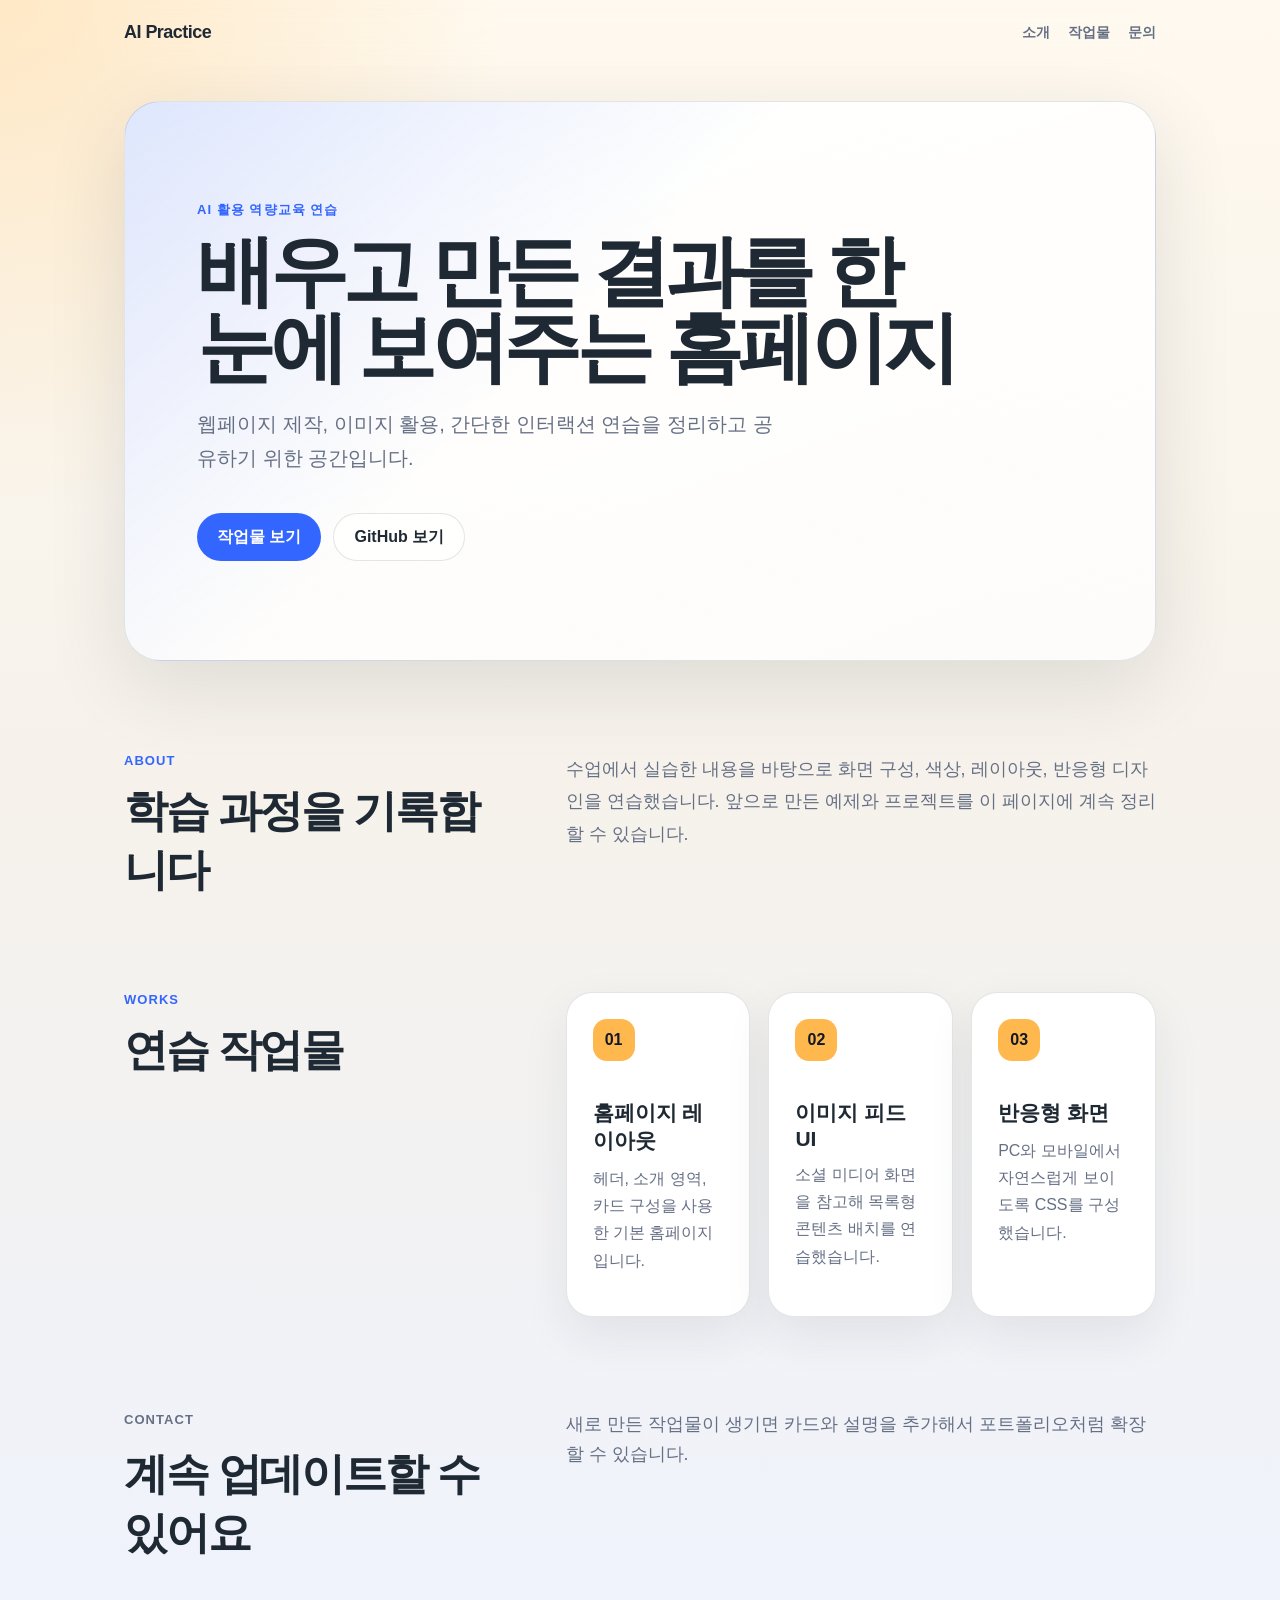
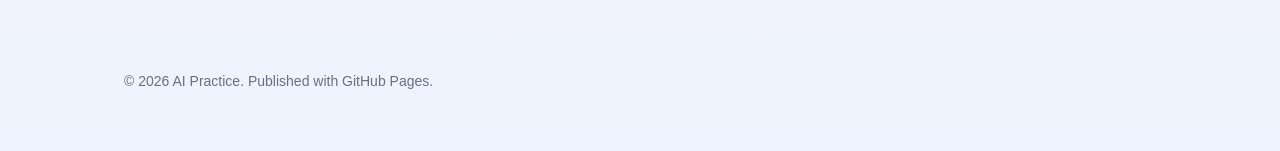
==== index.html @ 2ce9f1bc "Add static GitHub Pages homepage" ====
<!doctype html>
<html lang="ko">
  <head>
    <meta charset="utf-8" />
    <meta name="viewport" content="width=device-width, initial-scale=1" />
    <title>AI 활용 역량교육 연습 홈페이지</title>
    <meta
      name="description"
      content="AI 활용 역량교육 연습 내용을 소개하는 개인 홈페이지입니다."
    />
    <link rel="stylesheet" href="./styles.css" />
  </head>
  <body>
    <header class="site-header">
      <a class="logo" href="#top">AI Practice</a>
      <nav aria-label="주요 메뉴">
        <a href="#about">소개</a>
        <a href="#works">작업물</a>
        <a href="#contact">문의</a>
      </nav>
    </header>

    <main id="top">
      <section class="hero">
        <p class="eyebrow">AI 활용 역량교육 연습</p>
        <h1>배우고 만든 결과를 한눈에 보여주는 홈페이지</h1>
        <p class="hero-copy">
          웹페이지 제작, 이미지 활용, 간단한 인터랙션 연습을 정리하고 공유하기 위한
          공간입니다.
        </p>
        <div class="hero-actions">
          <a class="button primary" href="#works">작업물 보기</a>
          <a class="button secondary" href="https://github.com/muyein-pixel/muyein">GitHub 보기</a>
        </div>
      </section>

      <section class="section" id="about">
        <div>
          <p class="eyebrow">About</p>
          <h2>학습 과정을 기록합니다</h2>
        </div>
        <p>
          수업에서 실습한 내용을 바탕으로 화면 구성, 색상, 레이아웃, 반응형 디자인을
          연습했습니다. 앞으로 만든 예제와 프로젝트를 이 페이지에 계속 정리할 수 있습니다.
        </p>
      </section>

      <section class="section works" id="works">
        <div>
          <p class="eyebrow">Works</p>
          <h2>연습 작업물</h2>
        </div>
        <div class="card-grid">
          <article class="card">
            <span>01</span>
            <h3>홈페이지 레이아웃</h3>
            <p>헤더, 소개 영역, 카드 구성을 사용한 기본 홈페이지입니다.</p>
          </article>
          <article class="card">
            <span>02</span>
            <h3>이미지 피드 UI</h3>
            <p>소셜 미디어 화면을 참고해 목록형 콘텐츠 배치를 연습했습니다.</p>
          </article>
          <article class="card">
            <span>03</span>
            <h3>반응형 화면</h3>
            <p>PC와 모바일에서 자연스럽게 보이도록 CSS를 구성했습니다.</p>
          </article>
        </div>
      </section>

      <section class="section contact" id="contact">
        <div>
          <p class="eyebrow">Contact</p>
          <h2>계속 업데이트할 수 있어요</h2>
        </div>
        <p>
          새로 만든 작업물이 생기면 카드와 설명을 추가해서 포트폴리오처럼 확장할 수 있습니다.
        </p>
      </section>
    </main>

    <footer>
      <p>© 2026 AI Practice. Published with GitHub Pages.</p>
    </footer>
  </body>
</html>
---- styles.css ----
:root {
  --bg: #f6f2eb;
  --text: #1f2933;
  --muted: #667085;
  --card: #ffffff;
  --line: rgba(31, 41, 51, 0.12);
  --primary: #3366ff;
  --primary-dark: #244bd6;
  --accent: #ffb84d;
}

* {
  box-sizing: border-box;
}

html {
  scroll-behavior: smooth;
}

body {
  margin: 0;
  color: var(--text);
  background:
    radial-gradient(circle at top left, rgba(255, 184, 77, 0.26), transparent 32rem),
    linear-gradient(180deg, #fff9ef 0%, var(--bg) 45%, #eef3ff 100%);
  font-family: Arial, "Malgun Gothic", sans-serif;
}

a {
  color: inherit;
  text-decoration: none;
}

.site-header {
  position: sticky;
  top: 0;
  z-index: 10;
  display: flex;
  align-items: center;
  justify-content: space-between;
  max-width: 1080px;
  margin: 0 auto;
  padding: 22px 24px;
  backdrop-filter: blur(18px);
}

.logo {
  font-size: 18px;
  font-weight: 800;
  letter-spacing: -0.03em;
}

nav {
  display: flex;
  gap: 18px;
  color: var(--muted);
  font-size: 14px;
  font-weight: 700;
}

main {
  max-width: 1080px;
  margin: 0 auto;
  padding: 36px 24px 80px;
}

.hero {
  display: grid;
  min-height: 560px;
  align-content: center;
  padding: 72px;
  border: 1px solid var(--line);
  border-radius: 36px;
  background:
    linear-gradient(135deg, rgba(51, 102, 255, 0.16), transparent 42%),
    linear-gradient(160deg, rgba(255, 255, 255, 0.96), rgba(255, 255, 255, 0.74));
  box-shadow: 0 24px 80px rgba(31, 41, 51, 0.12);
}

.eyebrow {
  margin: 0 0 14px;
  color: var(--primary);
  font-size: 13px;
  font-weight: 800;
  letter-spacing: 0.08em;
  text-transform: uppercase;
}

h1,
h2,
h3,
p {
  margin-top: 0;
}

h1 {
  max-width: 760px;
  margin-bottom: 22px;
  font-size: clamp(42px, 7vw, 78px);
  line-height: 0.98;
  letter-spacing: -0.07em;
}

h2 {
  margin-bottom: 0;
  font-size: clamp(28px, 4vw, 44px);
  letter-spacing: -0.05em;
}

h3 {
  margin-bottom: 10px;
  font-size: 21px;
}

.hero-copy {
  max-width: 580px;
  color: var(--muted);
  font-size: 20px;
  line-height: 1.7;
}

.hero-actions {
  display: flex;
  flex-wrap: wrap;
  gap: 12px;
  margin-top: 18px;
}

.button {
  display: inline-flex;
  align-items: center;
  justify-content: center;
  min-height: 48px;
  padding: 0 20px;
  border-radius: 999px;
  font-weight: 800;
}

.button.primary {
  color: #fff;
  background: var(--primary);
}

.button.primary:hover {
  background: var(--primary-dark);
}

.button.secondary {
  border: 1px solid var(--line);
  background: rgba(255, 255, 255, 0.68);
}

.section {
  display: grid;
  grid-template-columns: minmax(220px, 0.8fr) 1.2fr;
  gap: 48px;
  padding: 92px 0 0;
}

.section > p {
  color: var(--muted);
  font-size: 18px;
  line-height: 1.8;
}

.card-grid {
  display: grid;
  grid-template-columns: repeat(3, minmax(0, 1fr));
  gap: 18px;
}

.card {
  min-height: 220px;
  padding: 26px;
  border: 1px solid var(--line);
  border-radius: 26px;
  background: var(--card);
  box-shadow: 0 18px 48px rgba(31, 41, 51, 0.08);
}

.card span {
  display: inline-grid;
  place-items: center;
  width: 42px;
  height: 42px;
  margin-bottom: 38px;
  border-radius: 14px;
  color: #111827;
  background: var(--accent);
  font-weight: 900;
}

.card p,
.contact p {
  color: var(--muted);
  line-height: 1.7;
}

footer {
  max-width: 1080px;
  margin: 0 auto;
  padding: 30px 24px 48px;
  color: var(--muted);
  font-size: 14px;
}

@media (max-width: 760px) {
  .site-header {
    align-items: flex-start;
    flex-direction: column;
    gap: 14px;
  }

  nav {
    width: 100%;
    justify-content: space-between;
  }

  main {
    padding-top: 16px;
  }

  .hero {
    min-height: auto;
    padding: 48px 24px;
    border-radius: 26px;
  }

  .section,
  .card-grid {
    grid-template-columns: 1fr;
  }

  .section {
    gap: 24px;
    padding-top: 64px;
  }
}
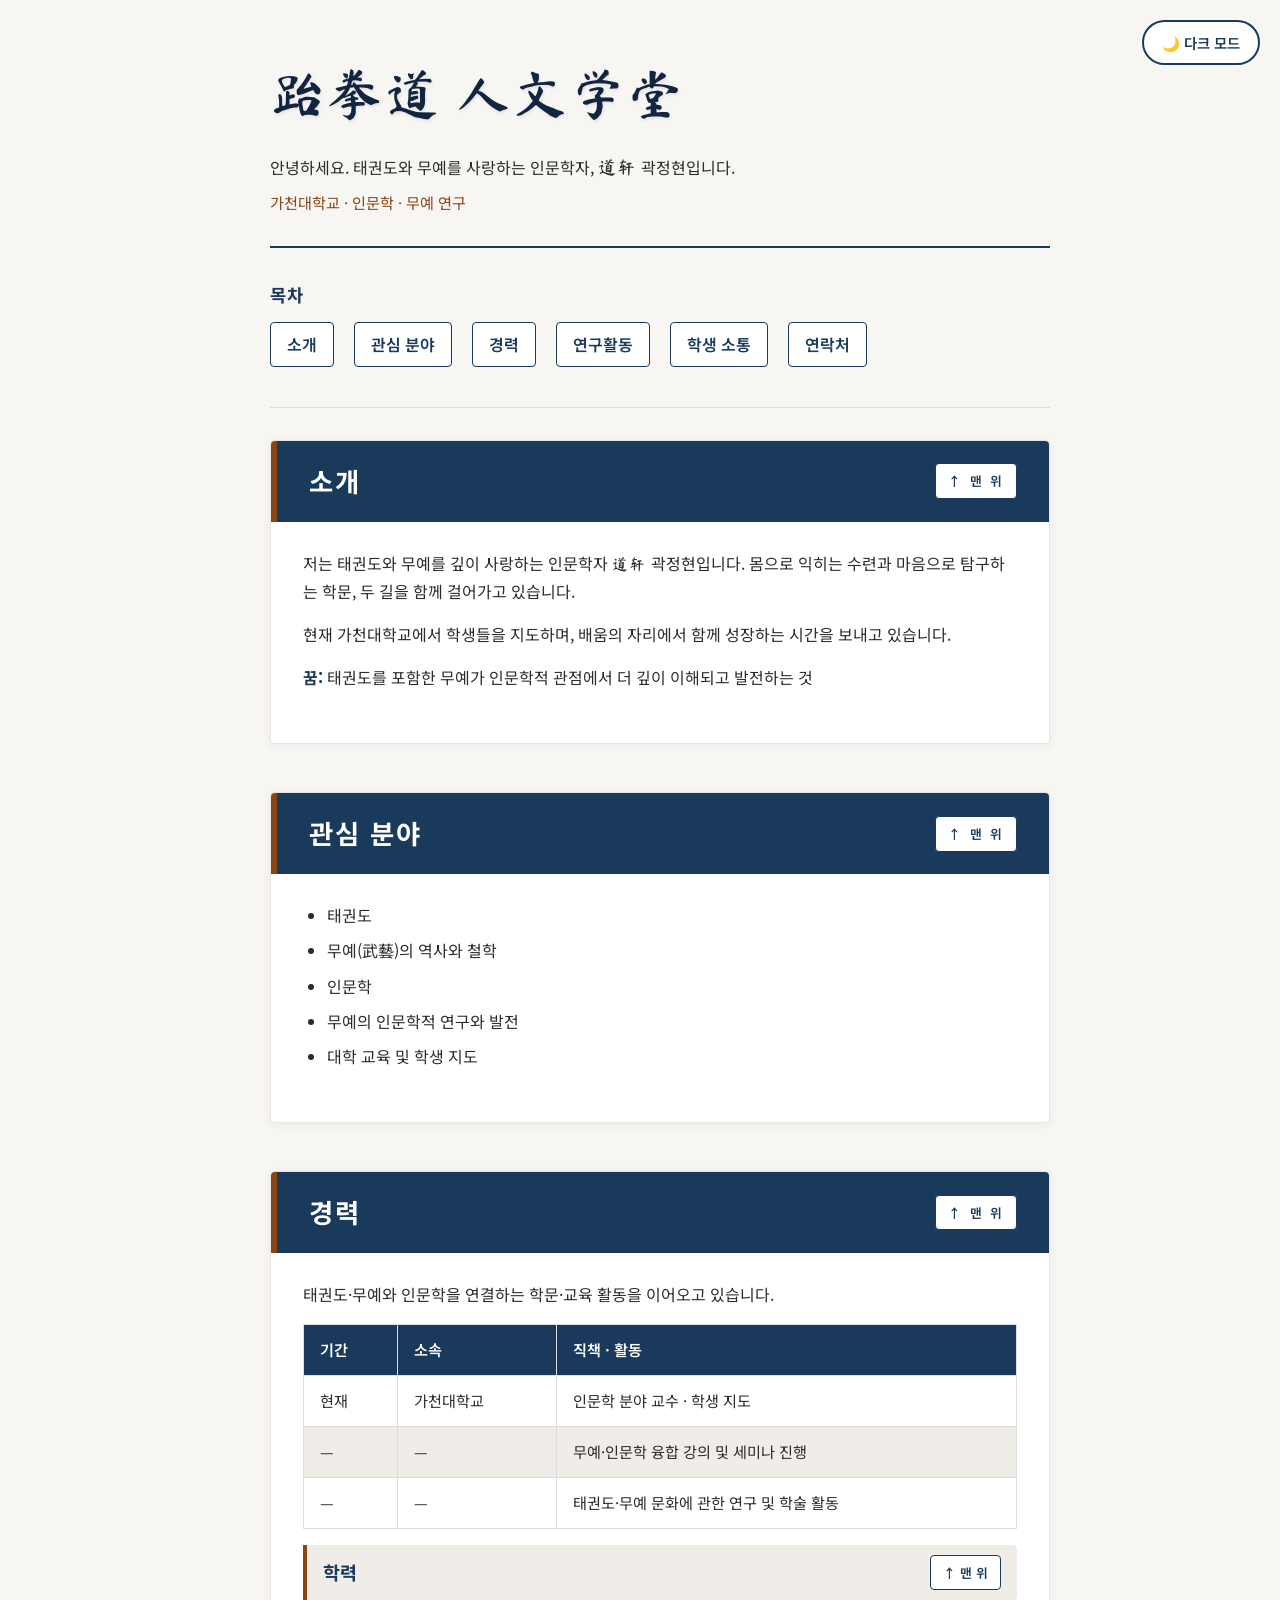
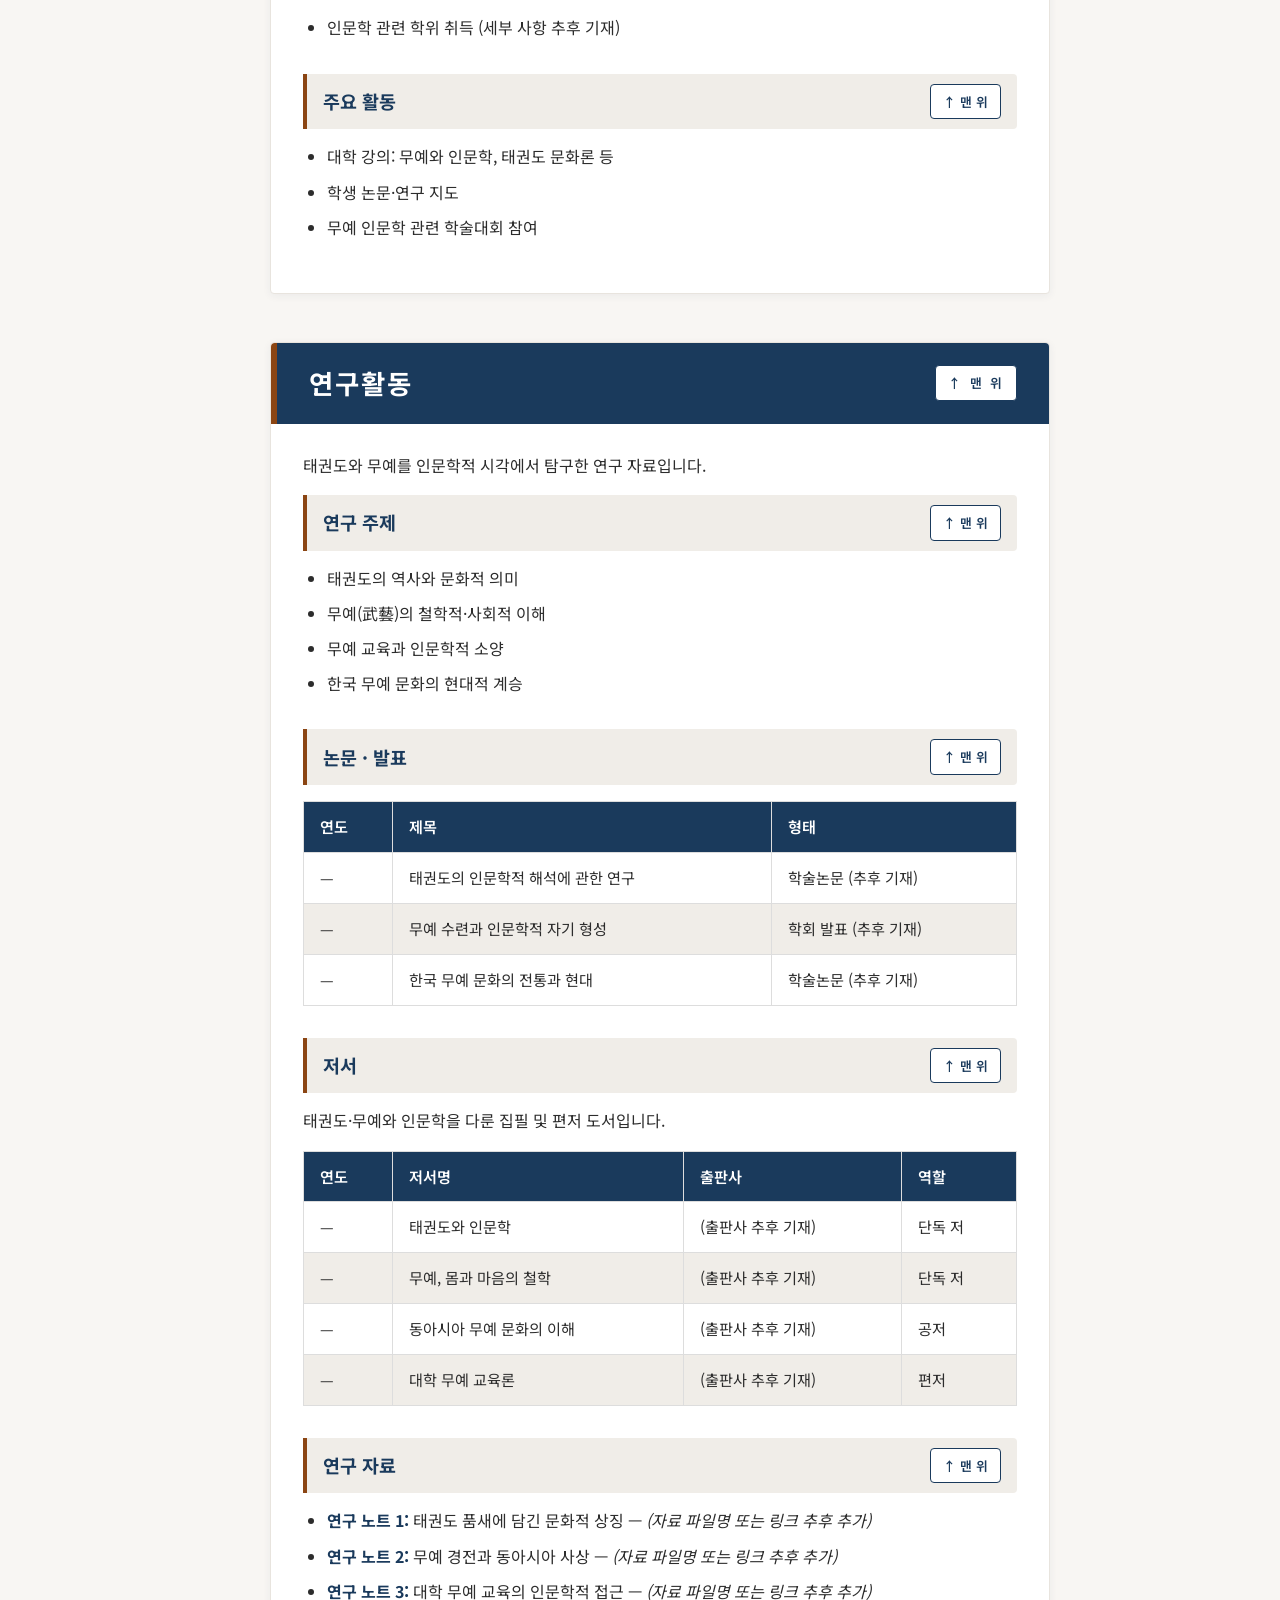
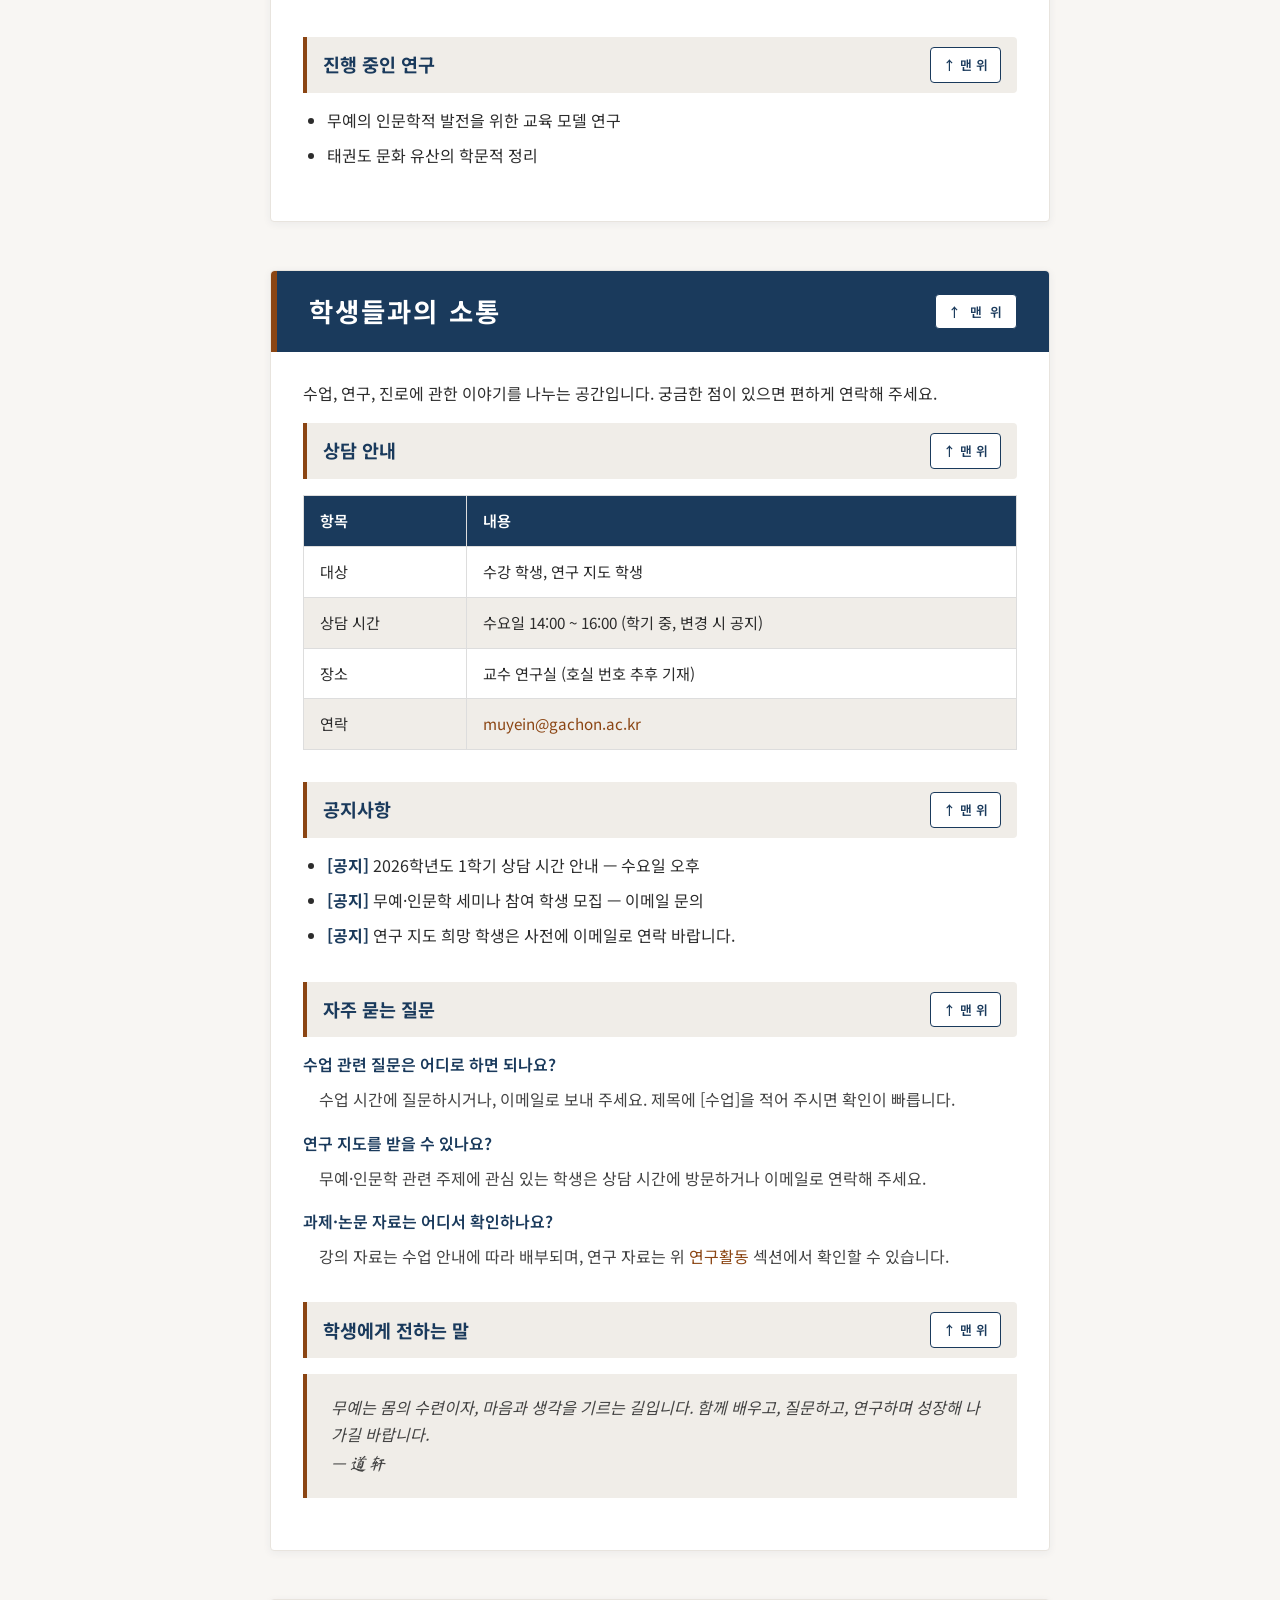
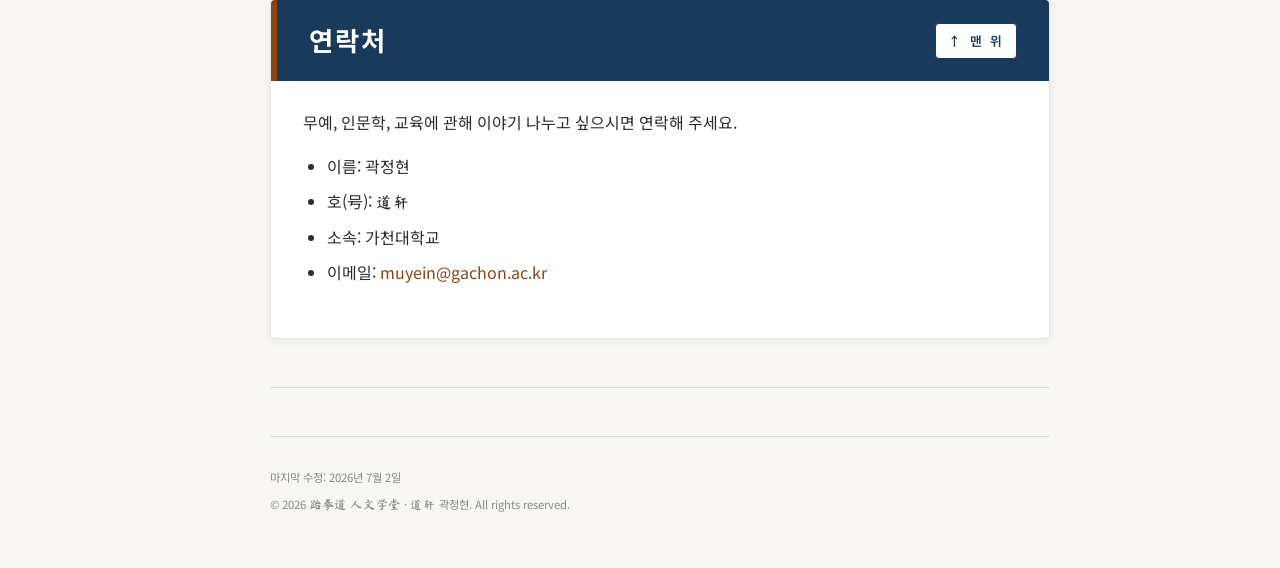
==== commit 866311c2: "Deploy taekwondo humanities homepage" ====
--- a/index.html
+++ b/index.html
@@ -1,87 +1,291 @@
-<!doctype html>
+<!DOCTYPE html>
 <html lang="ko">
-  <head>
-    <meta charset="utf-8" />
-    <meta name="viewport" content="width=device-width, initial-scale=1" />
-    <title>AI 활용 역량교육 연습 홈페이지</title>
-    <meta
-      name="description"
-      content="AI 활용 역량교육 연습 내용을 소개하는 개인 홈페이지입니다."
-    />
-    <link rel="stylesheet" href="./styles.css" />
-  </head>
-  <body>
-    <header class="site-header">
-      <a class="logo" href="#top">AI Practice</a>
-      <nav aria-label="주요 메뉴">
-        <a href="#about">소개</a>
-        <a href="#works">작업물</a>
-        <a href="#contact">문의</a>
-      </nav>
-    </header>
-
-    <main id="top">
-      <section class="hero">
-        <p class="eyebrow">AI 활용 역량교육 연습</p>
-        <h1>배우고 만든 결과를 한눈에 보여주는 홈페이지</h1>
-        <p class="hero-copy">
-          웹페이지 제작, 이미지 활용, 간단한 인터랙션 연습을 정리하고 공유하기 위한
-          공간입니다.
+<head>
+  <meta charset="UTF-8">
+  <meta name="viewport" content="width=device-width, initial-scale=1.0">
+  <title>跆拳道 人文学堂 - 道軒 곽정현</title>
+  <script>
+    (function () {
+      var saved = localStorage.getItem('theme');
+      var prefersDark = window.matchMedia('(prefers-color-scheme: dark)').matches;
+      document.documentElement.setAttribute('data-theme', saved || (prefersDark ? 'dark' : 'light'));
+    })();
+  </script>
+  <link rel="preconnect" href="https://fonts.googleapis.com">
+  <link rel="preconnect" href="https://fonts.gstatic.com" crossorigin>
+  <link href="https://fonts.googleapis.com/css2?family=Ma+Shan+Zheng&family=Long+Cang&family=Noto+Sans+KR:wght@400;500;600;700&display=swap" rel="stylesheet">
+  <link rel="stylesheet" href="style.css">
+  <link rel="stylesheet" href="style-emphasis.css">
+  <link rel="stylesheet" href="style-theme.css">
+  <link rel="stylesheet" href="style-top.css">
+  <link rel="stylesheet" href="style-script-v8.css">
+</head>
+<body>
+
+  <button type="button" id="theme-toggle" class="theme-toggle" aria-label="다크 모드로 전환">🌙 다크 모드</button>
+
+  <header id="top">
+    <h1 aria-label="跆拳道 人文學堂">跆拳道 人文学堂</h1>
+    <p>안녕하세요. 태권도와 무예를 사랑하는 인문학자, <span class="script-name" aria-label="道軒">道轩</span> 곽정현입니다.</p>
+    <p>가천대학교 · 인문학 · 무예 연구</p>
+  </header>
+
+  <nav>
+    <h2>목차</h2>
+    <ul>
+      <li><a href="#about">소개</a></li>
+      <li><a href="#skills">관심 분야</a></li>
+      <li><a href="#career">경력</a></li>
+      <li><a href="#research">연구활동</a></li>
+      <li><a href="#students">학생 소통</a></li>
+      <li><a href="#contact">연락처</a></li>
+    </ul>
+  </nav>
+
+  <hr>
+
+  <main>
+
+    <section id="about">
+      <h2>소개</h2>
+      <p>
+        저는 태권도와 무예를 깊이 사랑하는 인문학자 <span class="script-name" aria-label="道軒">道轩</span> 곽정현입니다.
+        몸으로 익히는 수련과 마음으로 탐구하는 학문, 두 길을 함께 걸어가고 있습니다.
+      </p>
+      <p>
+        현재 가천대학교에서 학생들을 지도하며, 배움의 자리에서 함께 성장하는 시간을 보내고 있습니다.
+      </p>
+      <p>
+        <strong>꿈:</strong> 태권도를 포함한 무예가 인문학적 관점에서 더 깊이 이해되고 발전하는 것
+      </p>
+    </section>
+
+    <section id="skills">
+      <h2>관심 분야</h2>
+      <ul>
+        <li>태권도</li>
+        <li>무예(武藝)의 역사와 철학</li>
+        <li>인문학</li>
+        <li>무예의 인문학적 연구와 발전</li>
+        <li>대학 교육 및 학생 지도</li>
+      </ul>
+    </section>
+
+    <section id="career">
+      <h2>경력</h2>
+      <p>태권도·무예와 인문학을 연결하는 학문·교육 활동을 이어오고 있습니다.</p>
+
+      <table>
+        <tr>
+          <th>기간</th>
+          <th>소속</th>
+          <th>직책 · 활동</th>
+        </tr>
+        <tr>
+          <td>현재</td>
+          <td>가천대학교</td>
+          <td>인문학 분야 교수 · 학생 지도</td>
+        </tr>
+        <tr>
+          <td>—</td>
+          <td>—</td>
+          <td>무예·인문학 융합 강의 및 세미나 진행</td>
+        </tr>
+        <tr>
+          <td>—</td>
+          <td>—</td>
+          <td>태권도·무예 문화에 관한 연구 및 학술 활동</td>
+        </tr>
+      </table>
+
+      <h3>학력</h3>
+      <ul>
+        <li>인문학 관련 학위 취득 (세부 사항 추후 기재)</li>
+      </ul>
+
+      <h3>주요 활동</h3>
+      <ul>
+        <li>대학 강의: 무예와 인문학, 태권도 문화론 등</li>
+        <li>학생 논문·연구 지도</li>
+        <li>무예 인문학 관련 학술대회 참여</li>
+      </ul>
+    </section>
+
+    <section id="research">
+      <h2>연구활동</h2>
+      <p>태권도와 무예를 인문학적 시각에서 탐구한 연구 자료입니다.</p>
+
+      <h3>연구 주제</h3>
+      <ul>
+        <li>태권도의 역사와 문화적 의미</li>
+        <li>무예(武藝)의 철학적·사회적 이해</li>
+        <li>무예 교육과 인문학적 소양</li>
+        <li>한국 무예 문화의 현대적 계승</li>
+      </ul>
+
+      <h3>논문 · 발표</h3>
+      <table>
+        <tr>
+          <th>연도</th>
+          <th>제목</th>
+          <th>형태</th>
+        </tr>
+        <tr>
+          <td>—</td>
+          <td>태권도의 인문학적 해석에 관한 연구</td>
+          <td>학술논문 (추후 기재)</td>
+        </tr>
+        <tr>
+          <td>—</td>
+          <td>무예 수련과 인문학적 자기 형성</td>
+          <td>학회 발표 (추후 기재)</td>
+        </tr>
+        <tr>
+          <td>—</td>
+          <td>한국 무예 문화의 전통과 현대</td>
+          <td>학술논문 (추후 기재)</td>
+        </tr>
+      </table>
+
+      <h3>저서</h3>
+      <p>태권도·무예와 인문학을 다룬 집필 및 편저 도서입니다.</p>
+      <table>
+        <tr>
+          <th>연도</th>
+          <th>저서명</th>
+          <th>출판사</th>
+          <th>역할</th>
+        </tr>
+        <tr>
+          <td>—</td>
+          <td>태권도와 인문학</td>
+          <td>(출판사 추후 기재)</td>
+          <td>단독 저</td>
+        </tr>
+        <tr>
+          <td>—</td>
+          <td>무예, 몸과 마음의 철학</td>
+          <td>(출판사 추후 기재)</td>
+          <td>단독 저</td>
+        </tr>
+        <tr>
+          <td>—</td>
+          <td>동아시아 무예 문화의 이해</td>
+          <td>(출판사 추후 기재)</td>
+          <td>공저</td>
+        </tr>
+        <tr>
+          <td>—</td>
+          <td>대학 무예 교육론</td>
+          <td>(출판사 추후 기재)</td>
+          <td>편저</td>
+        </tr>
+      </table>
+
+      <h3>연구 자료</h3>
+      <ul>
+        <li>
+          <strong>연구 노트 1:</strong> 태권도 품새에 담긴 문화적 상징
+          — <em>(자료 파일명 또는 링크 추후 추가)</em>
+        </li>
+        <li>
+          <strong>연구 노트 2:</strong> 무예 경전과 동아시아 사상
+          — <em>(자료 파일명 또는 링크 추후 추가)</em>
+        </li>
+        <li>
+          <strong>연구 노트 3:</strong> 대학 무예 교육의 인문학적 접근
+          — <em>(자료 파일명 또는 링크 추후 추가)</em>
+        </li>
+      </ul>
+
+      <h3>진행 중인 연구</h3>
+      <ul>
+        <li>무예의 인문학적 발전을 위한 교육 모델 연구</li>
+        <li>태권도 문화 유산의 학문적 정리</li>
+      </ul>
+    </section>
+
+    <section id="students">
+      <h2>학생들과의 소통</h2>
+      <p>
+        수업, 연구, 진로에 관한 이야기를 나누는 공간입니다.
+        궁금한 점이 있으면 편하게 연락해 주세요.
+      </p>
+
+      <h3>상담 안내</h3>
+      <table>
+        <tr>
+          <th>항목</th>
+          <th>내용</th>
+        </tr>
+        <tr>
+          <td>대상</td>
+          <td>수강 학생, 연구 지도 학생</td>
+        </tr>
+        <tr>
+          <td>상담 시간</td>
+          <td>수요일 14:00 ~ 16:00 (학기 중, 변경 시 공지)</td>
+        </tr>
+        <tr>
+          <td>장소</td>
+          <td>교수 연구실 (호실 번호 추후 기재)</td>
+        </tr>
+        <tr>
+          <td>연락</td>
+          <td><a href="mailto:muyein@gachon.ac.kr">muyein@gachon.ac.kr</a></td>
+        </tr>
+      </table>
+
+      <h3>공지사항</h3>
+      <ul>
+        <li><strong>[공지]</strong> 2026학년도 1학기 상담 시간 안내 — 수요일 오후</li>
+        <li><strong>[공지]</strong> 무예·인문학 세미나 참여 학생 모집 — 이메일 문의</li>
+        <li><strong>[공지]</strong> 연구 지도 희망 학생은 사전에 이메일로 연락 바랍니다.</li>
+      </ul>
+
+      <h3>자주 묻는 질문</h3>
+      <dl>
+        <dt>수업 관련 질문은 어디로 하면 되나요?</dt>
+        <dd>수업 시간에 질문하시거나, 이메일로 보내 주세요. 제목에 [수업]을 적어 주시면 확인이 빠릅니다.</dd>
+
+        <dt>연구 지도를 받을 수 있나요?</dt>
+        <dd>무예·인문학 관련 주제에 관심 있는 학생은 상담 시간에 방문하거나 이메일로 연락해 주세요.</dd>
+
+        <dt>과제·논문 자료는 어디서 확인하나요?</dt>
+        <dd>강의 자료는 수업 안내에 따라 배부되며, 연구 자료는 위 <a href="#research">연구활동</a> 섹션에서 확인할 수 있습니다.</dd>
+      </dl>
+
+      <h3>학생에게 전하는 말</h3>
+      <blockquote>
+        <p>
+          무예는 몸의 수련이자, 마음과 생각을 기르는 길입니다.
+          함께 배우고, 질문하고, 연구하며 성장해 나가길 바랍니다.
         </p>
-        <div class="hero-actions">
-          <a class="button primary" href="#works">작업물 보기</a>
-          <a class="button secondary" href="https://github.com/muyein-pixel/muyein">GitHub 보기</a>
-        </div>
-      </section>
-
-      <section class="section" id="about">
-        <div>
-          <p class="eyebrow">About</p>
-          <h2>학습 과정을 기록합니다</h2>
-        </div>
-        <p>
-          수업에서 실습한 내용을 바탕으로 화면 구성, 색상, 레이아웃, 반응형 디자인을
-          연습했습니다. 앞으로 만든 예제와 프로젝트를 이 페이지에 계속 정리할 수 있습니다.
-        </p>
-      </section>
-
-      <section class="section works" id="works">
-        <div>
-          <p class="eyebrow">Works</p>
-          <h2>연습 작업물</h2>
-        </div>
-        <div class="card-grid">
-          <article class="card">
-            <span>01</span>
-            <h3>홈페이지 레이아웃</h3>
-            <p>헤더, 소개 영역, 카드 구성을 사용한 기본 홈페이지입니다.</p>
-          </article>
-          <article class="card">
-            <span>02</span>
-            <h3>이미지 피드 UI</h3>
-            <p>소셜 미디어 화면을 참고해 목록형 콘텐츠 배치를 연습했습니다.</p>
-          </article>
-          <article class="card">
-            <span>03</span>
-            <h3>반응형 화면</h3>
-            <p>PC와 모바일에서 자연스럽게 보이도록 CSS를 구성했습니다.</p>
-          </article>
-        </div>
-      </section>
-
-      <section class="section contact" id="contact">
-        <div>
-          <p class="eyebrow">Contact</p>
-          <h2>계속 업데이트할 수 있어요</h2>
-        </div>
-        <p>
-          새로 만든 작업물이 생기면 카드와 설명을 추가해서 포트폴리오처럼 확장할 수 있습니다.
-        </p>
-      </section>
-    </main>
-
-    <footer>
-      <p>© 2026 AI Practice. Published with GitHub Pages.</p>
-    </footer>
-  </body>
+        <p>— <span class="script-name" aria-label="道軒">道轩</span></p>
+      </blockquote>
+    </section>
+
+    <section id="contact">
+      <h2>연락처</h2>
+      <p>무예, 인문학, 교육에 관해 이야기 나누고 싶으시면 연락해 주세요.</p>
+      <ul>
+        <li>이름: 곽정현</li>
+        <li>호(号): <span class="script-name" aria-label="道軒">道轩</span></li>
+        <li>소속: 가천대학교</li>
+        <li>이메일: <a href="mailto:muyein@gachon.ac.kr">muyein@gachon.ac.kr</a></li>
+      </ul>
+    </section>
+
+  </main>
+
+  <hr>
+
+  <footer>
+    <p><small>마지막 수정: 2026년 7월 2일</small></p>
+    <p><small>&copy; 2026 <span class="site-name-script" aria-label="跆拳道 人文學堂">跆拳道 人文学堂</span> · <span class="script-name" aria-label="道軒">道轩</span> 곽정현. All rights reserved.</small></p>
+  </footer>
+
+  <script src="theme.js"></script>
+  <script src="top.js"></script>
+</body>
 </html>
--- a/style.css
+++ b/style.css
@@ -0,0 +1,238 @@
+/* 전역 */
+* {
+  box-sizing: border-box;
+}
+
+html {
+  scroll-behavior: smooth;
+}
+
+body {
+  margin: 0 auto;
+  padding: 48px 40px 48px 80px;
+  max-width: 900px;
+  background-color: #f8f6f3;
+  color: #2c2c2c;
+  font-family: 'Noto Sans KR', sans-serif;
+  font-size: 16px;
+  line-height: 1.7;
+}
+
+/* header */
+header {
+  margin-bottom: 32px;
+  padding-bottom: 24px;
+  border-bottom: 2px solid #1a3a5c;
+}
+
+header h1 {
+  margin: 0 0 12px;
+  color: #1a3a5c;
+  font-size: 2.2rem;
+  font-weight: 700;
+  letter-spacing: 0.05em;
+}
+
+header p {
+  margin: 6px 0;
+}
+
+header p:last-child {
+  color: #8b4513;
+  font-size: 0.95rem;
+}
+
+/* nav */
+nav {
+  margin-bottom: 24px;
+}
+
+nav h2 {
+  margin: 0 0 12px;
+  font-size: 1rem;
+  color: #666;
+  font-weight: 500;
+}
+
+nav ul {
+  display: flex;
+  flex-wrap: wrap;
+  gap: 8px 20px;
+  margin: 0;
+  padding: 0;
+  list-style: none;
+}
+
+nav a {
+  color: #1a3a5c;
+  text-decoration: none;
+  font-weight: 500;
+  padding: 4px 0;
+  border-bottom: 2px solid transparent;
+  transition: color 0.2s, border-color 0.2s;
+}
+
+nav a:hover {
+  color: #8b4513;
+  border-bottom-color: #8b4513;
+}
+
+/* hr */
+hr {
+  border: none;
+  border-top: 1px solid #ddd;
+  margin: 32px 0;
+}
+
+/* section */
+section {
+  margin-bottom: 48px;
+}
+
+section h2 {
+  margin: 0 0 20px;
+  padding-bottom: 8px;
+  border-bottom: 1px solid #1a3a5c;
+  color: #1a3a5c;
+  font-size: 1.5rem;
+  font-weight: 600;
+}
+
+section h3 {
+  margin: 28px 0 12px;
+  color: #2c2c2c;
+  font-size: 1.1rem;
+  font-weight: 600;
+}
+
+section p {
+  margin: 0 0 16px;
+}
+
+/* table */
+table {
+  width: 100%;
+  margin: 16px 0;
+  border-collapse: collapse;
+  font-size: 0.95rem;
+}
+
+th,
+td {
+  padding: 12px 16px;
+  text-align: left;
+  border: 1px solid #ddd;
+}
+
+th {
+  background-color: #1a3a5c;
+  color: #fff;
+  font-weight: 600;
+}
+
+tr:nth-child(even) {
+  background-color: #fff;
+}
+
+tr:nth-child(odd) {
+  background-color: #f0ede8;
+}
+
+/* ul */
+ul {
+  margin: 0 0 16px;
+  padding-left: 24px;
+}
+
+ul li {
+  margin-bottom: 8px;
+}
+
+/* dl (FAQ) */
+dl {
+  margin: 0 0 16px;
+}
+
+dt {
+  margin-top: 16px;
+  font-weight: 600;
+  color: #1a3a5c;
+}
+
+dt:first-child {
+  margin-top: 0;
+}
+
+dd {
+  margin: 8px 0 0 16px;
+  color: #444;
+}
+
+/* blockquote */
+blockquote {
+  margin: 16px 0;
+  padding: 20px 24px;
+  background-color: #f0ede8;
+  border-left: 4px solid #8b4513;
+}
+
+blockquote p {
+  margin: 0;
+  font-style: italic;
+  color: #444;
+}
+
+/* links */
+a {
+  color: #8b4513;
+  text-decoration: none;
+  transition: color 0.2s;
+}
+
+a:hover {
+  color: #1a3a5c;
+  text-decoration: underline;
+}
+
+/* strong */
+strong {
+  color: #1a3a5c;
+}
+
+/* footer */
+footer {
+  margin-top: 48px;
+  padding-top: 24px;
+  border-top: 1px solid #ddd;
+  color: #888;
+  font-size: 0.85rem;
+}
+
+footer p {
+  margin: 4px 0;
+}
+
+/* 반응형 */
+@media (max-width: 768px) {
+  body {
+    padding: 32px 24px;
+  }
+
+  header h1 {
+    font-size: 1.8rem;
+  }
+
+  nav ul {
+    flex-direction: column;
+    gap: 4px;
+  }
+
+  table {
+    font-size: 0.85rem;
+  }
+
+  th,
+  td {
+    padding: 8px 12px;
+  }
+}
--- a/style-emphasis.css
+++ b/style-emphasis.css
@@ -0,0 +1,86 @@
+/* 섹션 제목 강조 스타일 (style.css 위에 덮어씀) */
+
+main section {
+  padding: 28px 32px 36px;
+  background-color: #fff;
+  border: 1px solid #e8e4de;
+  border-radius: 4px;
+  box-shadow: 0 2px 8px rgba(26, 58, 92, 0.06);
+}
+
+main section h2 {
+  margin: -28px -32px 28px;
+  padding: 18px 32px;
+  background-color: #1a3a5c;
+  color: #fff;
+  font-size: 1.65rem;
+  font-weight: 700;
+  letter-spacing: 0.08em;
+  border-bottom: none;
+  border-left: 6px solid #8b4513;
+  border-radius: 4px 4px 0 0;
+}
+
+main section h3 {
+  margin: 32px 0 14px;
+  padding: 10px 16px;
+  background-color: #f0ede8;
+  border-left: 4px solid #8b4513;
+  color: #1a3a5c;
+  font-size: 1.15rem;
+  font-weight: 700;
+}
+
+main section h3:first-of-type {
+  margin-top: 0;
+}
+
+/* 목차 nav 링크도 강조 */
+nav ul li a {
+  display: inline-block;
+  padding: 8px 16px;
+  background-color: #fff;
+  border: 1px solid #1a3a5c;
+  border-radius: 4px;
+  font-weight: 600;
+  transition: background-color 0.2s, color 0.2s, border-color 0.2s;
+}
+
+nav ul li a:hover {
+  background-color: #1a3a5c;
+  color: #fff;
+  border-color: #1a3a5c;
+  border-bottom-color: #1a3a5c;
+  text-decoration: none;
+}
+
+nav h2 {
+  font-size: 1.1rem;
+  font-weight: 700;
+  color: #1a3a5c;
+  letter-spacing: 0.05em;
+}
+
+/* 반응형 */
+@media (max-width: 768px) {
+  main section {
+    padding: 20px 20px 28px;
+  }
+
+  main section h2 {
+    margin: -20px -20px 20px;
+    padding: 14px 20px;
+    font-size: 1.35rem;
+    letter-spacing: 0.05em;
+  }
+
+  main section h3 {
+    padding: 8px 12px;
+    font-size: 1.05rem;
+  }
+
+  nav ul li a {
+    padding: 6px 12px;
+    font-size: 0.9rem;
+  }
+}
--- a/style-theme.css
+++ b/style-theme.css
@@ -0,0 +1,193 @@
+/* 테마 토글 버튼 */
+.theme-toggle {
+  position: fixed;
+  top: 20px;
+  right: 20px;
+  z-index: 100;
+  padding: 10px 18px;
+  background-color: var(--toggle-bg);
+  color: var(--toggle-text);
+  border: 2px solid var(--toggle-border);
+  border-radius: 24px;
+  font-family: 'Noto Sans KR', sans-serif;
+  font-size: 0.9rem;
+  font-weight: 600;
+  cursor: pointer;
+  transition: background-color 0.2s, color 0.2s, border-color 0.2s;
+}
+
+.theme-toggle:hover {
+  background-color: var(--toggle-hover-bg);
+  color: var(--toggle-hover-text);
+}
+
+/* 라이트 모드 (기본) */
+:root {
+  --bg-body: #f8f6f3;
+  --text-body: #2c2c2c;
+  --text-muted: #666;
+  --text-sub: #444;
+  --text-footer: #888;
+  --color-primary: #1a3a5c;
+  --color-accent: #8b4513;
+  --border-light: #ddd;
+  --border-section: #e8e4de;
+  --bg-card: #fff;
+  --bg-alt: #f0ede8;
+  --bg-table-even: #fff;
+  --bg-table-odd: #f0ede8;
+  --shadow-card: rgba(26, 58, 92, 0.06);
+  --toggle-bg: #fff;
+  --toggle-text: #1a3a5c;
+  --toggle-border: #1a3a5c;
+  --toggle-hover-bg: #1a3a5c;
+  --toggle-hover-text: #fff;
+}
+
+/* 다크 모드 */
+[data-theme="dark"] {
+  --bg-body: #1c1c1e;
+  --text-body: #e8e6e3;
+  --text-muted: #a0a0a0;
+  --text-sub: #c8c6c3;
+  --text-footer: #888;
+  --color-primary: #6ba3d6;
+  --color-accent: #d4a574;
+  --border-light: #3a3a3c;
+  --border-section: #3a3a3c;
+  --bg-card: #2c2c2e;
+  --bg-alt: #3a3a3c;
+  --bg-table-even: #2c2c2e;
+  --bg-table-odd: #363638;
+  --shadow-card: rgba(0, 0, 0, 0.3);
+  --toggle-bg: #2c2c2e;
+  --toggle-text: #e8e6e3;
+  --toggle-border: #6ba3d6;
+  --toggle-hover-bg: #6ba3d6;
+  --toggle-hover-text: #1c1c1e;
+}
+
+[data-theme="dark"] body {
+  background-color: var(--bg-body);
+  color: var(--text-body);
+}
+
+[data-theme="dark"] header {
+  border-bottom-color: var(--color-primary);
+}
+
+[data-theme="dark"] header h1 {
+  color: var(--color-primary);
+}
+
+[data-theme="dark"] header p:last-child {
+  color: var(--color-accent);
+}
+
+[data-theme="dark"] nav h2 {
+  color: var(--text-muted);
+}
+
+[data-theme="dark"] nav ul li a {
+  background-color: var(--bg-card);
+  border-color: var(--color-primary);
+  color: var(--color-primary);
+}
+
+[data-theme="dark"] nav ul li a:hover {
+  background-color: var(--color-primary);
+  color: var(--bg-body);
+  border-color: var(--color-primary);
+}
+
+[data-theme="dark"] hr {
+  border-top-color: var(--border-light);
+}
+
+[data-theme="dark"] section h2 {
+  border-bottom-color: var(--color-primary);
+  color: var(--color-primary);
+}
+
+[data-theme="dark"] section h3 {
+  color: var(--text-body);
+}
+
+[data-theme="dark"] main section {
+  background-color: var(--bg-card);
+  border-color: var(--border-section);
+  box-shadow: 0 2px 8px var(--shadow-card);
+}
+
+[data-theme="dark"] main section h2 {
+  background-color: var(--color-primary);
+  color: #1c1c1e;
+  border-left-color: var(--color-accent);
+}
+
+[data-theme="dark"] main section h3 {
+  background-color: var(--bg-alt);
+  border-left-color: var(--color-accent);
+  color: var(--color-primary);
+}
+
+[data-theme="dark"] th,
+[data-theme="dark"] td {
+  border-color: var(--border-light);
+}
+
+[data-theme="dark"] th {
+  background-color: var(--color-primary);
+  color: #1c1c1e;
+}
+
+[data-theme="dark"] tr:nth-child(even) {
+  background-color: var(--bg-table-even);
+}
+
+[data-theme="dark"] tr:nth-child(odd) {
+  background-color: var(--bg-table-odd);
+}
+
+[data-theme="dark"] dt {
+  color: var(--color-primary);
+}
+
+[data-theme="dark"] dd {
+  color: var(--text-sub);
+}
+
+[data-theme="dark"] blockquote {
+  background-color: var(--bg-alt);
+  border-left-color: var(--color-accent);
+}
+
+[data-theme="dark"] blockquote p {
+  color: var(--text-sub);
+}
+
+[data-theme="dark"] a {
+  color: var(--color-accent);
+}
+
+[data-theme="dark"] a:hover {
+  color: var(--color-primary);
+}
+
+[data-theme="dark"] strong {
+  color: var(--color-primary);
+}
+
+[data-theme="dark"] footer {
+  border-top-color: var(--border-light);
+  color: var(--text-footer);
+}
+
+@media (max-width: 768px) {
+  .theme-toggle {
+    top: 12px;
+    right: 12px;
+    padding: 8px 14px;
+    font-size: 0.85rem;
+  }
+}
--- a/style-top.css
+++ b/style-top.css
@@ -0,0 +1,121 @@
+/* 대제목(h2) + 맨 위로 버튼 */
+main section h2.section-heading-with-top {
+  display: flex;
+  align-items: center;
+  justify-content: space-between;
+  gap: 12px;
+}
+
+main section h2.section-heading-with-top span {
+  flex: 1;
+}
+
+.to-top-btn--section {
+  flex-shrink: 0;
+  background-color: rgba(255, 255, 255, 0.15);
+  color: #fff;
+  border-color: rgba(255, 255, 255, 0.6);
+}
+
+.to-top-btn--section:hover {
+  background-color: #fff;
+  color: #1a3a5c;
+  border-color: #fff;
+}
+
+[data-theme="dark"] .to-top-btn--section {
+  background-color: rgba(28, 28, 30, 0.3);
+  color: #1c1c1e;
+  border-color: rgba(28, 28, 30, 0.5);
+}
+
+[data-theme="dark"] .to-top-btn--section:hover {
+  background-color: #1c1c1e;
+  color: var(--color-primary);
+  border-color: #1c1c1e;
+}
+
+/* 소제목(h3) + 맨 위로 버튼 */
+.subheading-wrap {
+  display: flex;
+  align-items: center;
+  justify-content: space-between;
+  gap: 12px;
+  margin: 32px 0 14px;
+  padding: 10px 16px;
+  background-color: #f0ede8;
+  border-left: 4px solid #8b4513;
+  border-radius: 0 4px 4px 0;
+}
+
+.subheading-wrap:first-of-type {
+  margin-top: 0;
+}
+
+.subheading-wrap h3 {
+  margin: 0;
+  padding: 0;
+  background: none;
+  border: none;
+  color: #1a3a5c;
+  font-size: 1.15rem;
+  font-weight: 700;
+  flex: 1;
+}
+
+.to-top-btn {
+  flex-shrink: 0;
+  padding: 6px 12px;
+  background-color: #fff;
+  color: #1a3a5c;
+  border: 1px solid #1a3a5c;
+  border-radius: 4px;
+  font-family: 'Noto Sans KR', sans-serif;
+  font-size: 0.8rem;
+  font-weight: 600;
+  text-decoration: none;
+  white-space: nowrap;
+  transition: background-color 0.2s, color 0.2s;
+}
+
+.to-top-btn:hover {
+  background-color: #1a3a5c;
+  color: #fff;
+  text-decoration: none;
+}
+
+[data-theme="dark"] .subheading-wrap {
+  background-color: var(--bg-alt);
+  border-left-color: var(--color-accent);
+}
+
+[data-theme="dark"] .subheading-wrap h3 {
+  color: var(--color-primary);
+}
+
+[data-theme="dark"] .to-top-btn {
+  background-color: var(--bg-card);
+  color: var(--color-primary);
+  border-color: var(--color-primary);
+}
+
+[data-theme="dark"] .to-top-btn:hover {
+  background-color: var(--color-primary);
+  color: var(--bg-body);
+}
+
+@media (max-width: 768px) {
+  .subheading-wrap {
+    margin: 24px 0 12px;
+    padding: 8px 12px;
+  }
+
+  .subheading-wrap h3 {
+    font-size: 1.05rem;
+  }
+
+  .to-top-btn {
+    padding: 5px 10px;
+    font-size: 0.75rem;
+  }
+}
--- a/style-script-v8.css
+++ b/style-script-v8.css
@@ -0,0 +1,64 @@
+/* v8 — Ma Shan Zheng (马善政): Long Cang보다 굵고 장대한 행서체 */
+.script-font,
+header h1,
+.site-name-script,
+.script-text,
+.script-name {
+  font-family: 'Ma Shan Zheng', 'Long Cang', cursive;
+  font-weight: 400;
+}
+
+header h1 {
+  font-size: 3.4rem;
+  letter-spacing: 0.06em;
+  color: #122440;
+  text-shadow: 1px 2px 3px rgba(26, 58, 92, 0.1);
+}
+
+.site-name-script {
+  font-size: 1.1em;
+  letter-spacing: 0.05em;
+}
+
+.script-text {
+  font-size: 1.05em;
+  letter-spacing: 0.04em;
+}
+
+.script-name {
+  letter-spacing: 0.08em;
+}
+
+header p .script-text,
+header p .script-name {
+  font-size: 1.15em;
+}
+
+blockquote .script-name {
+  font-size: 1.1em;
+}
+
+footer .script-name {
+  font-size: 1.05em;
+}
+
+[data-theme="dark"] header h1 {
+  color: var(--color-primary);
+}
+
+[data-theme="dark"] header h1,
+[data-theme="dark"] .site-name-script {
+  text-shadow: 1px 2px 4px rgba(0, 0, 0, 0.3);
+}
+
+@media (max-width: 768px) {
+  header h1 {
+    font-size: 2.6rem;
+    letter-spacing: 0.04em;
+  }
+
+  header p .script-text,
+  header p .script-name {
+    font-size: 1.05em;
+  }
+}
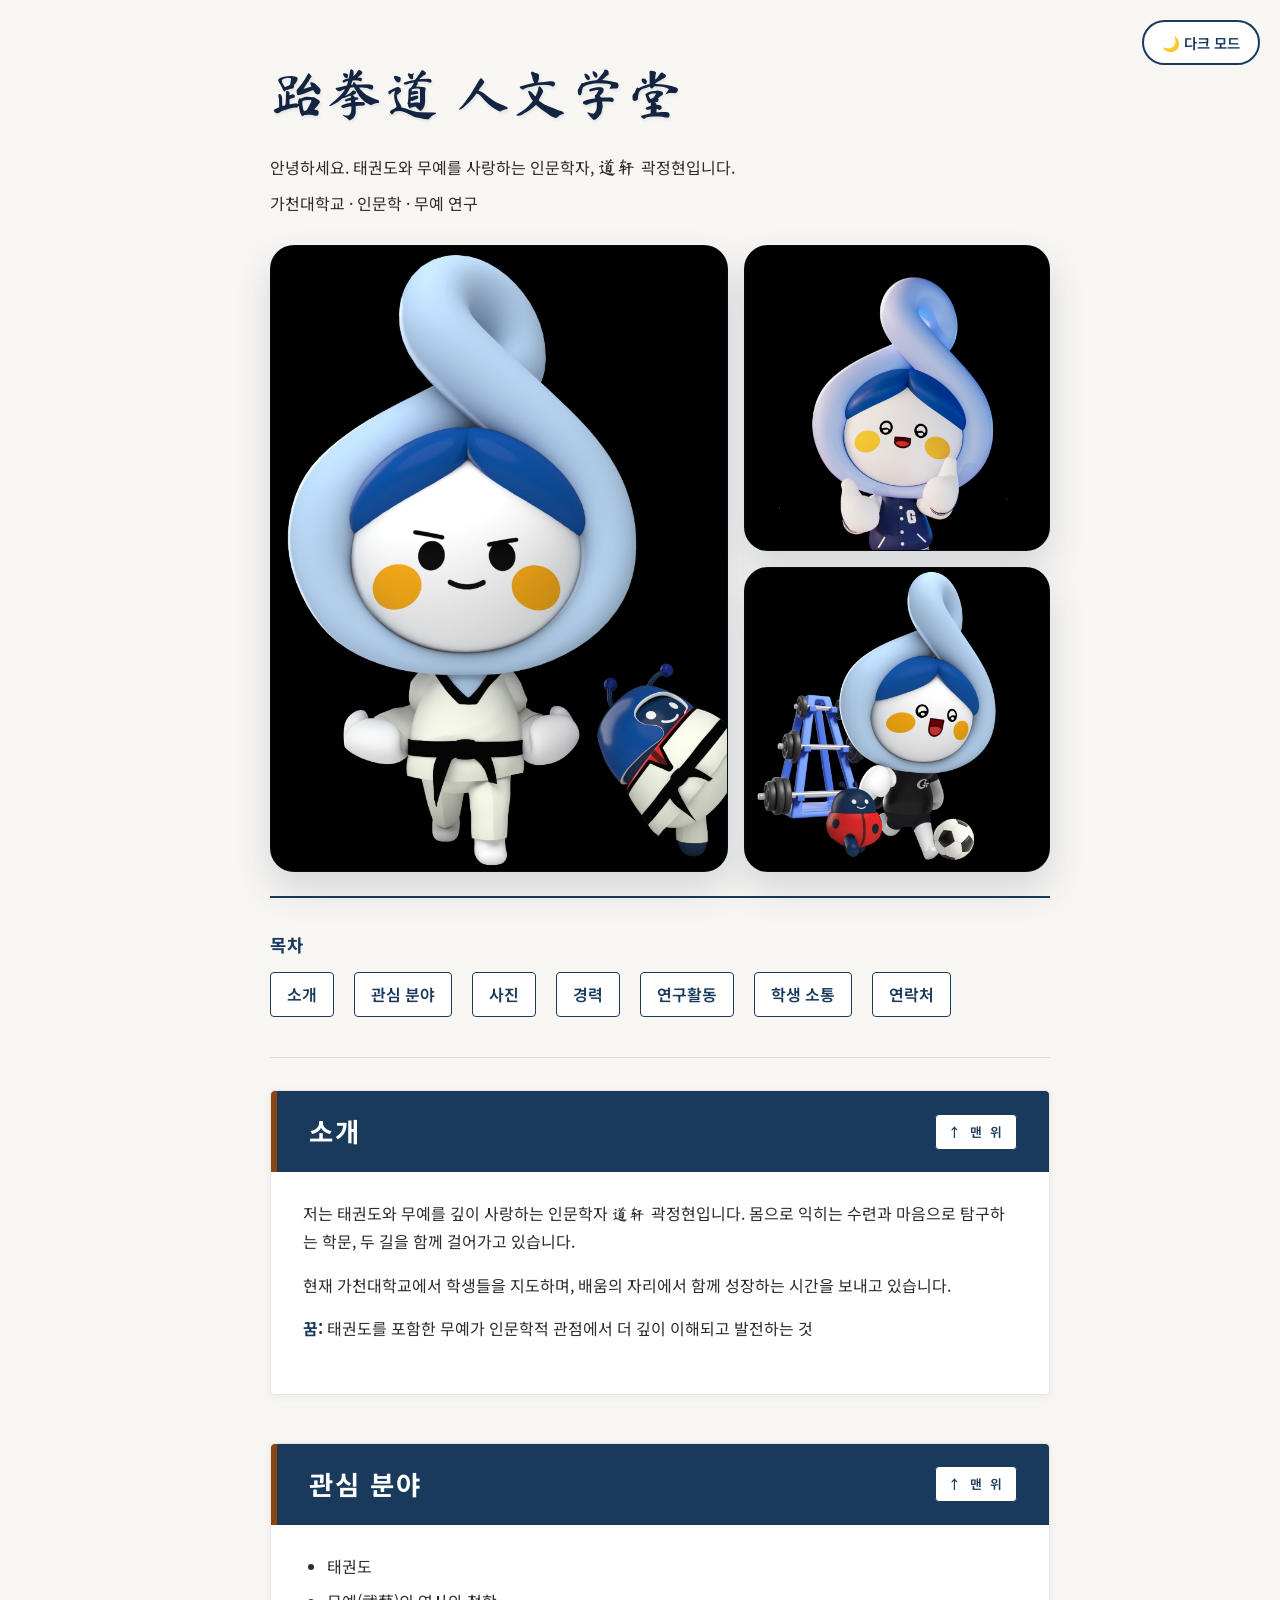
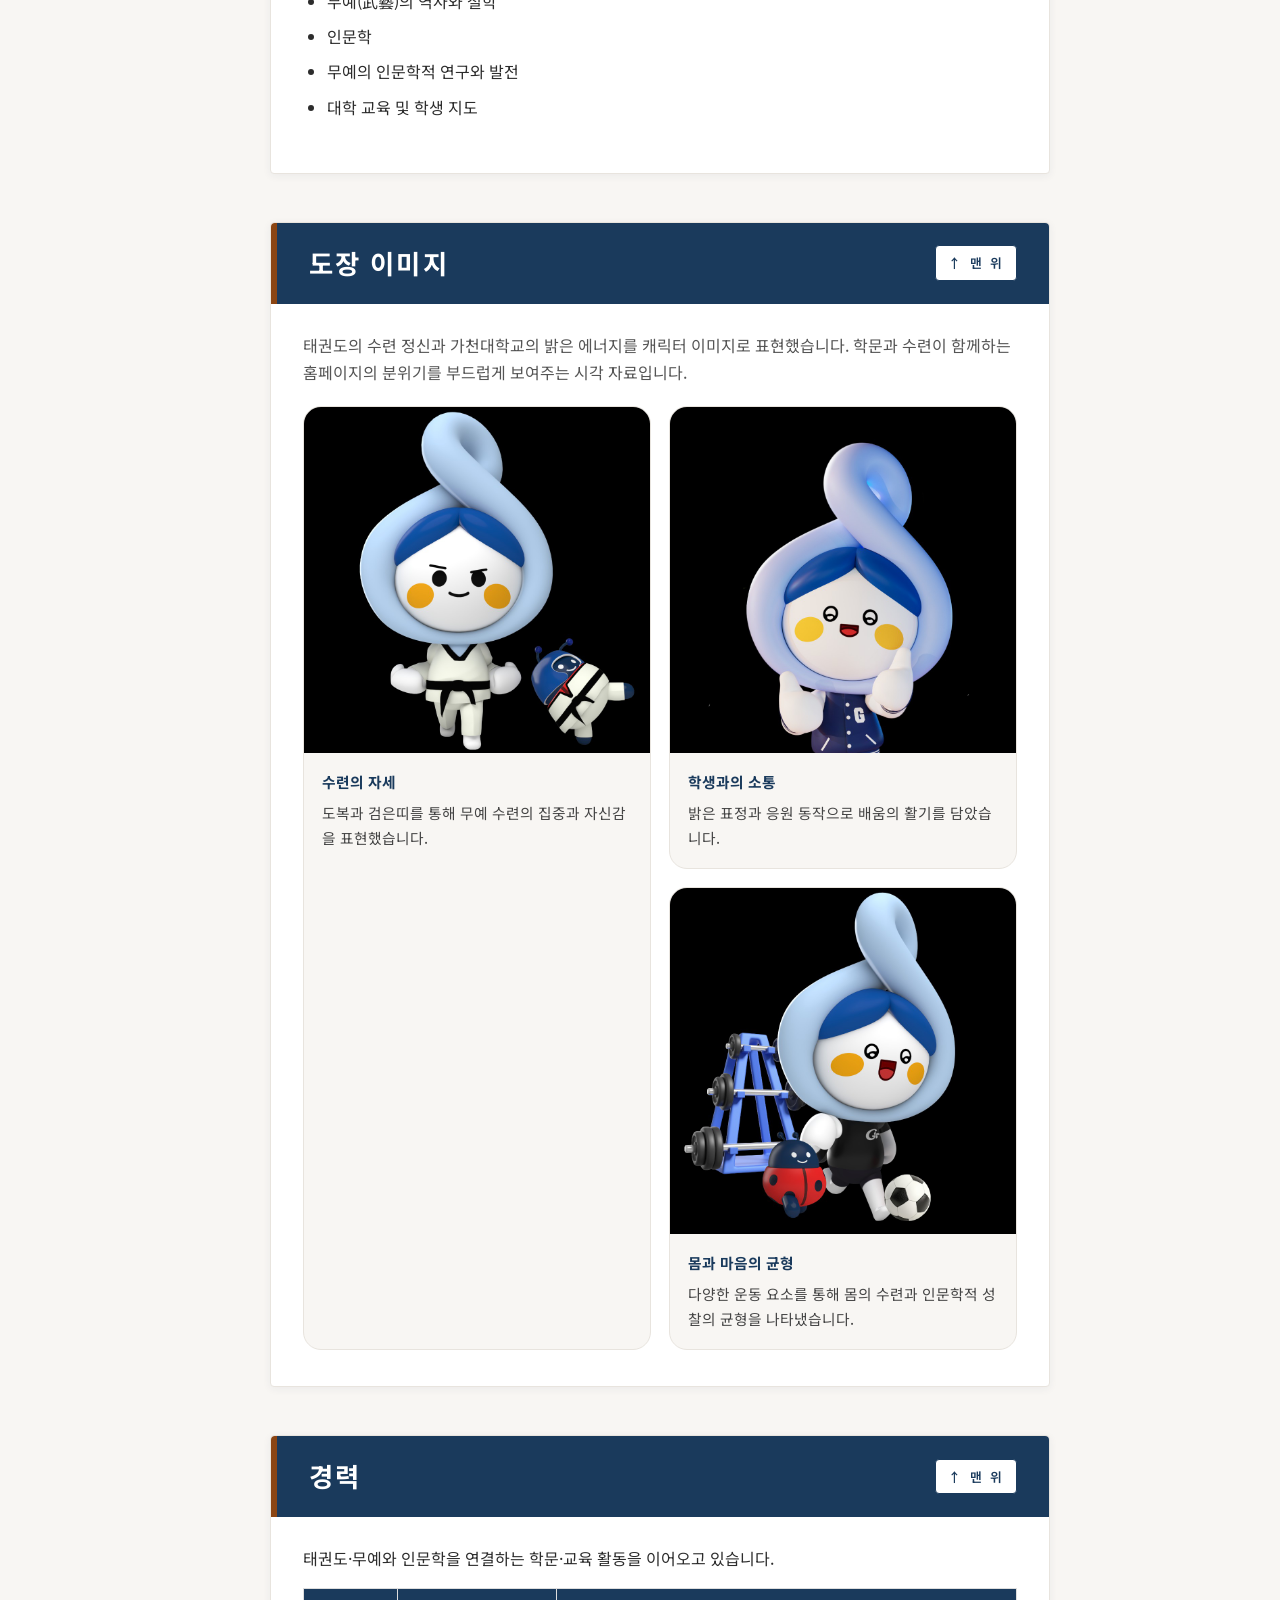
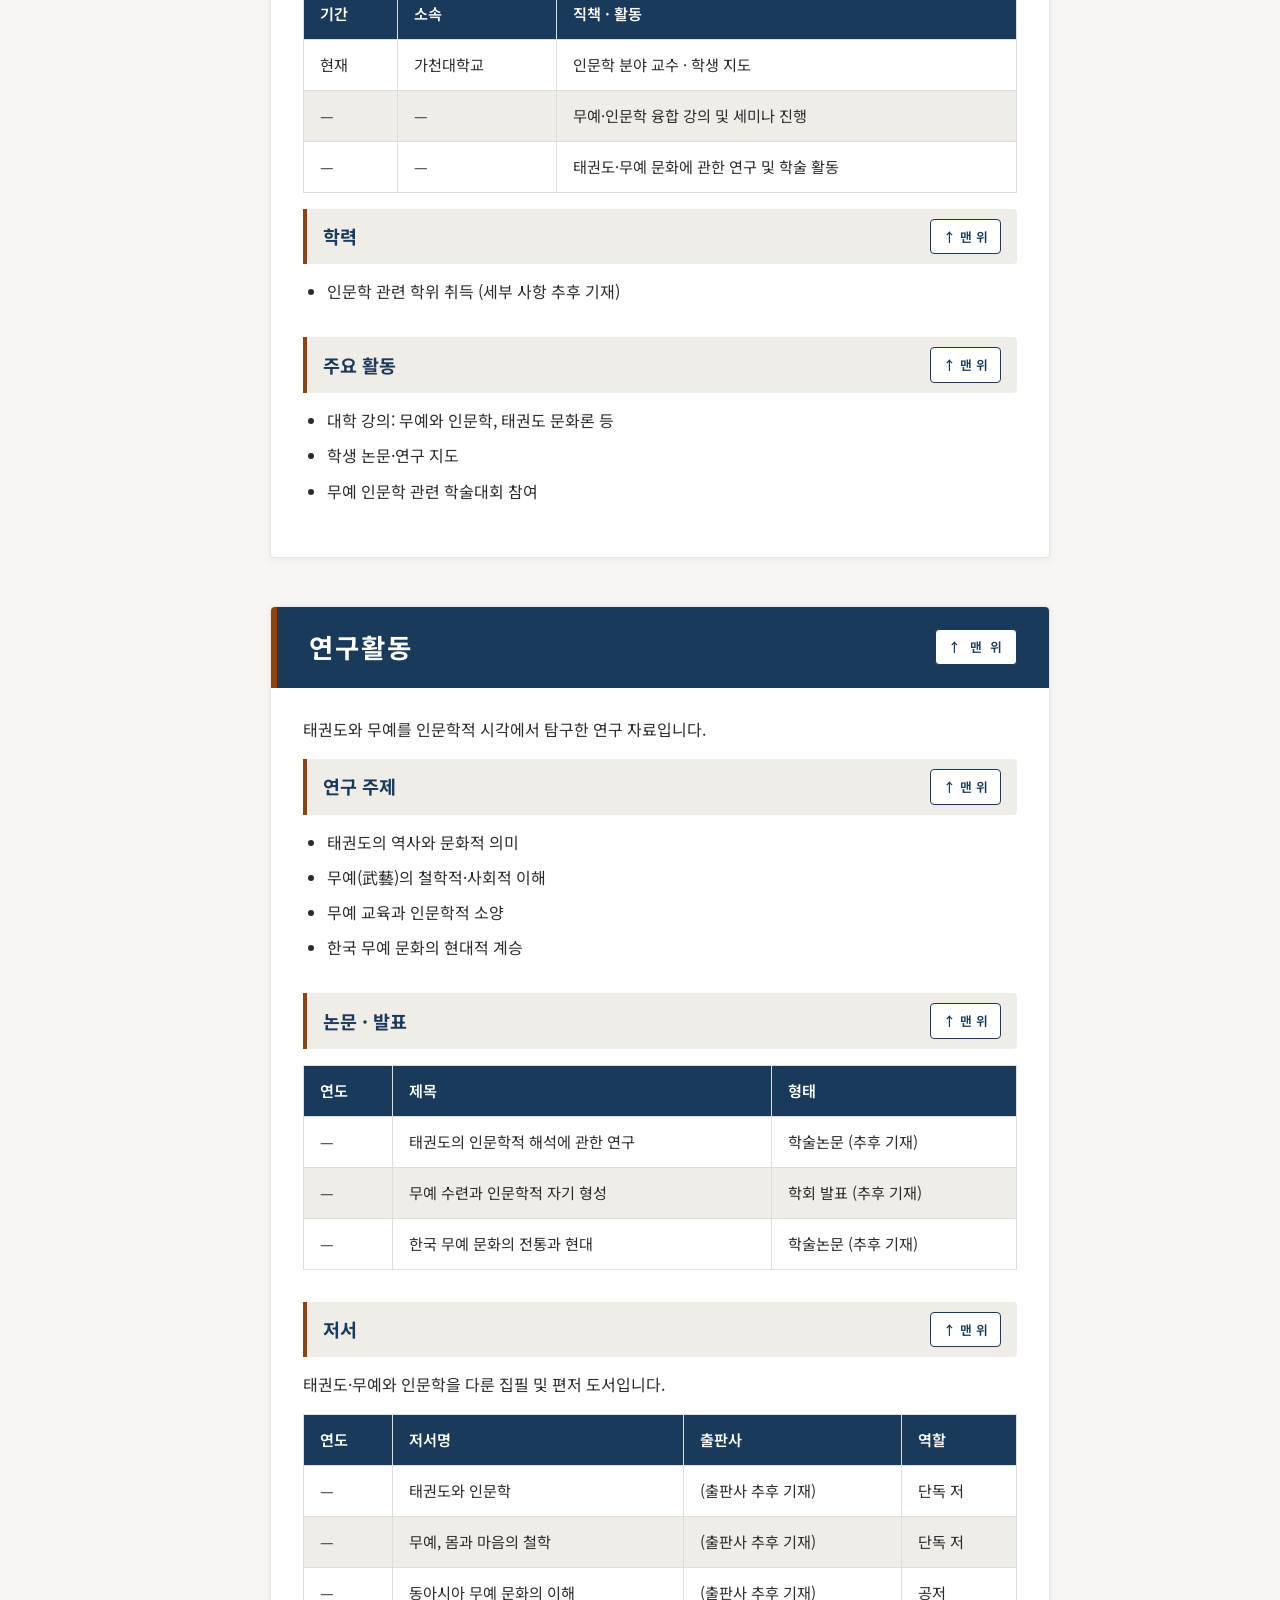
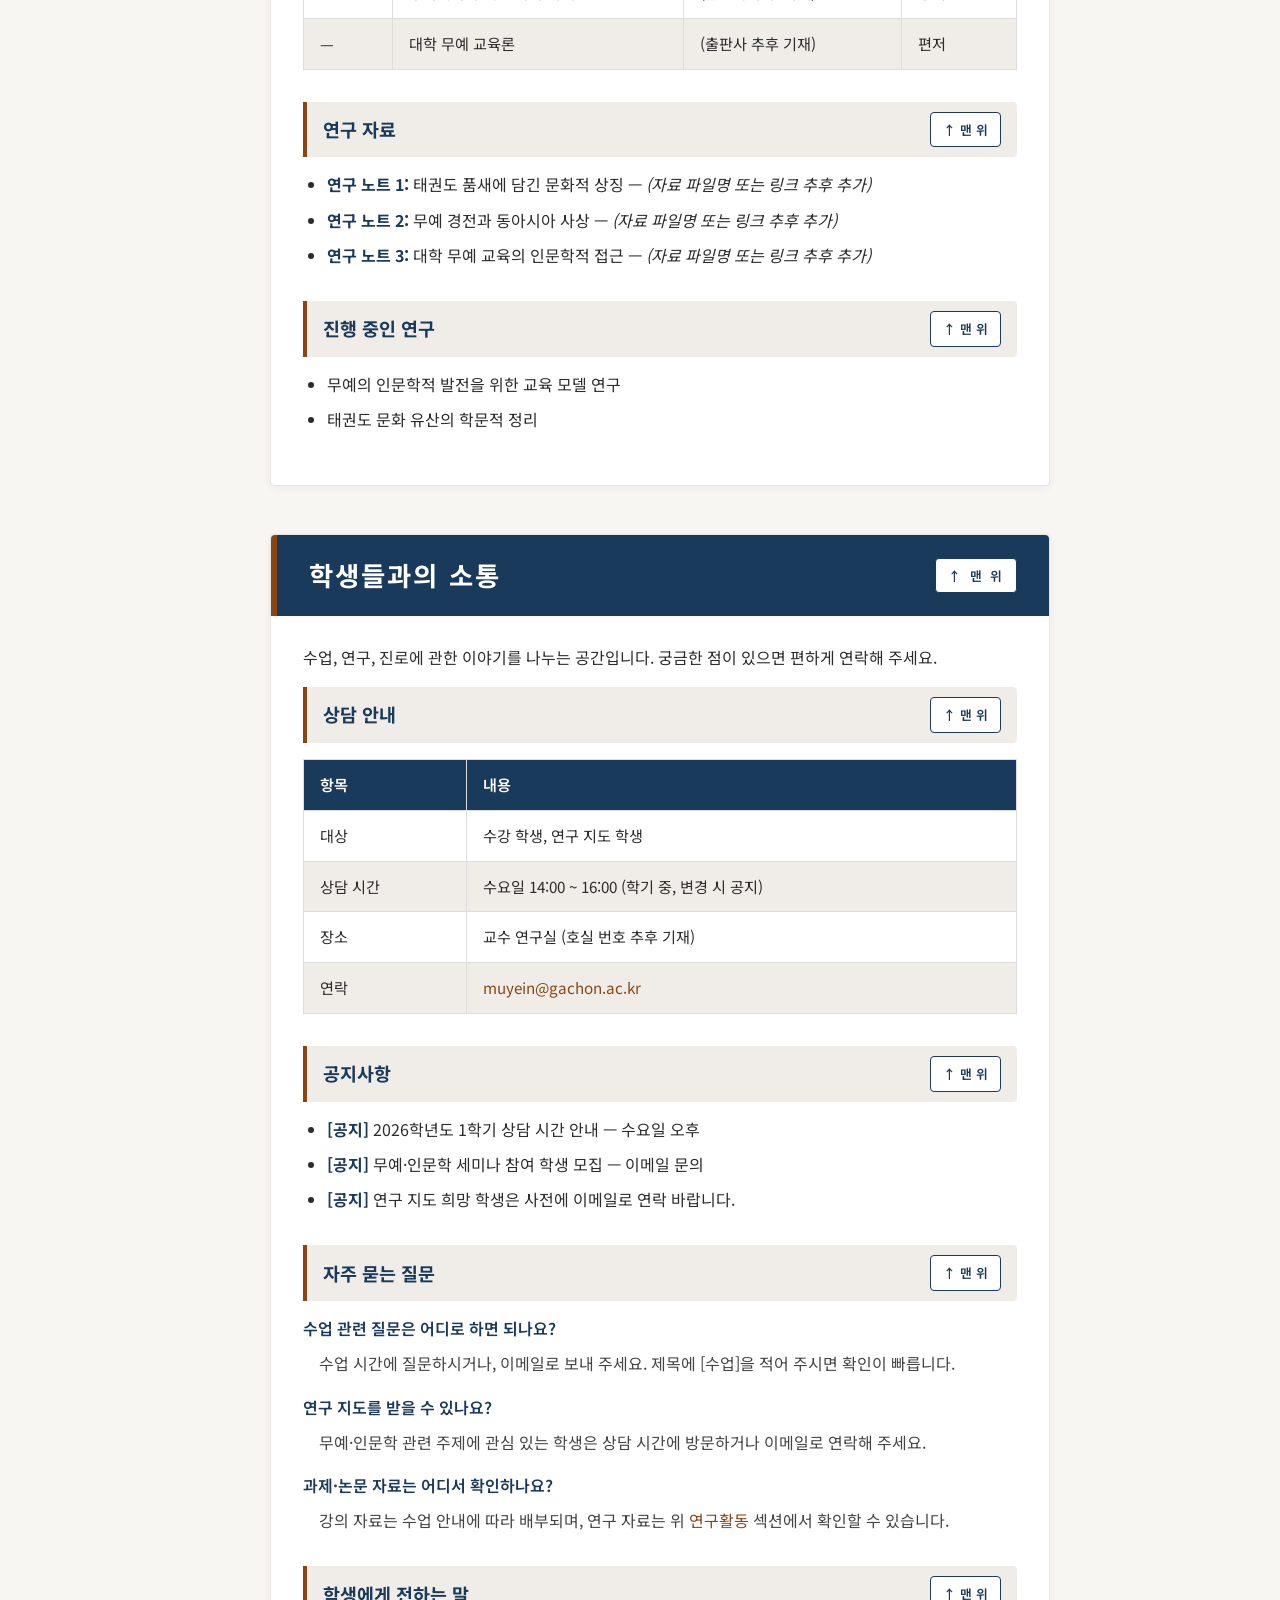
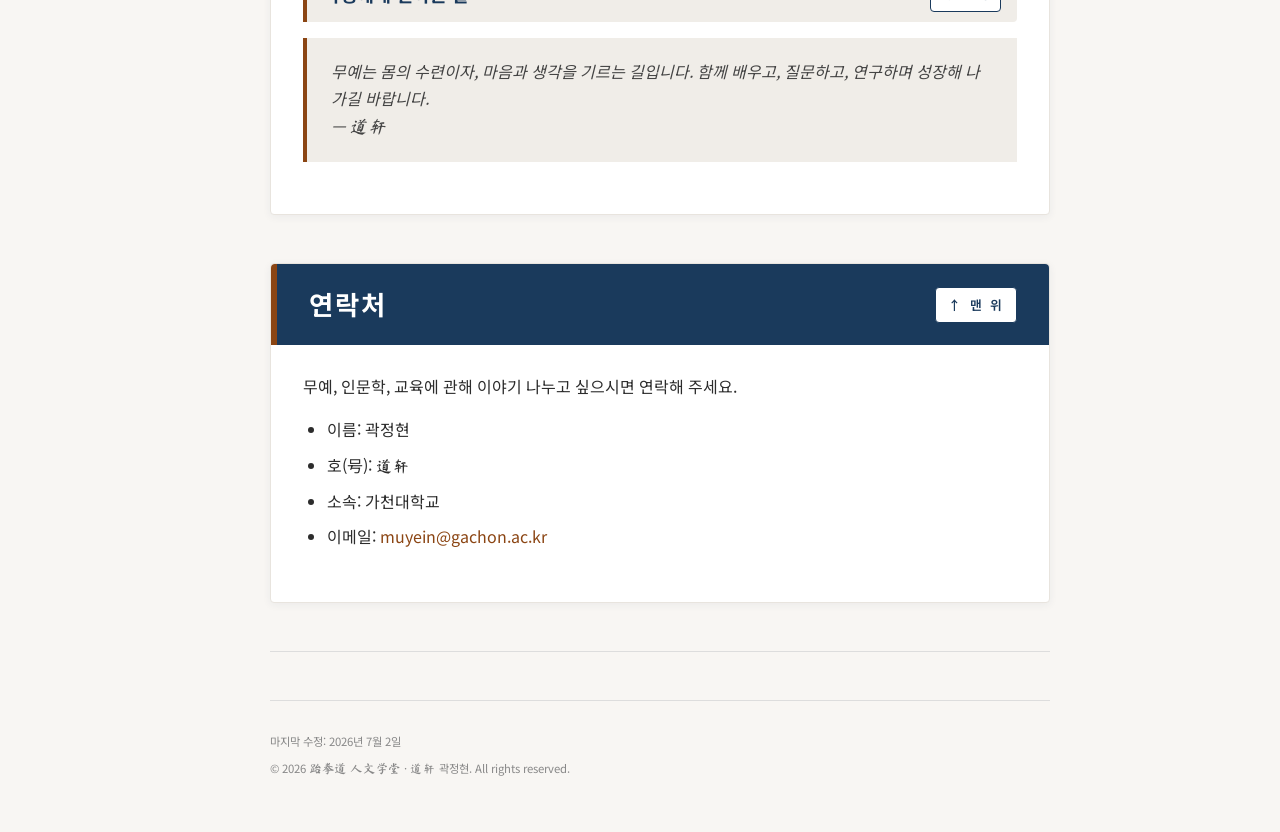
==== commit f70a26cc: "Add taekwondo mascot imagery" ====
--- a/index.html
+++ b/index.html
@@ -28,6 +28,11 @@
     <h1 aria-label="跆拳道 人文學堂">跆拳道 人文学堂</h1>
     <p>안녕하세요. 태권도와 무예를 사랑하는 인문학자, <span class="script-name" aria-label="道軒">道轩</span> 곽정현입니다.</p>
     <p>가천대학교 · 인문학 · 무예 연구</p>
+    <div class="hero-visual" aria-label="태권도와 가천대학교 캐릭터 이미지">
+      <img class="hero-visual__main" src="images/taekwondo-mascot-dobok.png" alt="도복을 입은 태권도 캐릭터">
+      <img src="images/taekwondo-mascot-gachon.png" alt="가천대학교 점퍼를 입고 응원하는 캐릭터">
+      <img src="images/taekwondo-mascot-sports.png" alt="운동 기구와 축구공 옆에 선 캐릭터">
+    </div>
   </header>
 
   <nav>
@@ -35,6 +40,7 @@
     <ul>
       <li><a href="#about">소개</a></li>
       <li><a href="#skills">관심 분야</a></li>
+      <li><a href="#gallery">사진</a></li>
       <li><a href="#career">경력</a></li>
       <li><a href="#research">연구활동</a></li>
       <li><a href="#students">학생 소통</a></li>
@@ -69,6 +75,37 @@
         <li>무예의 인문학적 연구와 발전</li>
         <li>대학 교육 및 학생 지도</li>
       </ul>
+    </section>
+
+    <section id="gallery">
+      <h2>도장 이미지</h2>
+      <p class="gallery-intro">
+        태권도의 수련 정신과 가천대학교의 밝은 에너지를 캐릭터 이미지로 표현했습니다.
+        학문과 수련이 함께하는 홈페이지의 분위기를 부드럽게 보여주는 시각 자료입니다.
+      </p>
+      <div class="photo-grid">
+        <figure class="photo-card photo-card--featured">
+          <img src="images/taekwondo-mascot-dobok.png" alt="도복을 입고 자신 있게 서 있는 태권도 캐릭터">
+          <figcaption>
+            <strong>수련의 자세</strong>
+            도복과 검은띠를 통해 무예 수련의 집중과 자신감을 표현했습니다.
+          </figcaption>
+        </figure>
+        <figure class="photo-card">
+          <img src="images/taekwondo-mascot-gachon.png" alt="가천대학교 점퍼를 입고 엄지를 든 캐릭터">
+          <figcaption>
+            <strong>학생과의 소통</strong>
+            밝은 표정과 응원 동작으로 배움의 활기를 담았습니다.
+          </figcaption>
+        </figure>
+        <figure class="photo-card">
+          <img src="images/taekwondo-mascot-sports.png" alt="운동 기구, 무당이 캐릭터, 축구공과 함께 있는 캐릭터">
+          <figcaption>
+            <strong>몸과 마음의 균형</strong>
+            다양한 운동 요소를 통해 몸의 수련과 인문학적 성찰의 균형을 나타냈습니다.
+          </figcaption>
+        </figure>
+      </div>
     </section>
 
     <section id="career">
--- a/style.css
+++ b/style.css
@@ -42,6 +42,34 @@
   font-size: 0.95rem;
 }
 
+img {
+  display: block;
+  max-width: 100%;
+}
+
+.hero-visual {
+  display: grid;
+  grid-template-columns: minmax(0, 1.2fr) minmax(120px, 0.8fr);
+  gap: 16px;
+  margin-top: 28px;
+}
+
+.hero-visual img {
+  width: 100%;
+  height: 100%;
+  min-height: 180px;
+  object-fit: cover;
+  object-position: center;
+  background-color: #050505;
+  border: 1px solid rgba(26, 58, 92, 0.12);
+  border-radius: 24px;
+  box-shadow: 0 18px 36px rgba(26, 58, 92, 0.16);
+}
+
+.hero-visual__main {
+  grid-row: span 2;
+}
+
 /* nav */
 nav {
   margin-bottom: 24px;
@@ -109,6 +137,47 @@
   margin: 0 0 16px;
 }
 
+.gallery-intro {
+  color: #555;
+}
+
+.photo-grid {
+  display: grid;
+  grid-template-columns: repeat(2, minmax(0, 1fr));
+  gap: 18px;
+  margin-top: 20px;
+}
+
+.photo-card {
+  margin: 0;
+  overflow: hidden;
+  background-color: #f8f6f3;
+  border: 1px solid #e8e4de;
+  border-radius: 18px;
+}
+
+.photo-card--featured {
+  grid-row: span 2;
+}
+
+.photo-card img {
+  width: 100%;
+  aspect-ratio: 1 / 1;
+  object-fit: cover;
+  background-color: #050505;
+}
+
+.photo-card figcaption {
+  padding: 16px 18px 18px;
+  color: #444;
+  font-size: 0.92rem;
+}
+
+.photo-card figcaption strong {
+  display: block;
+  margin-bottom: 6px;
+}
+
 /* table */
 table {
   width: 100%;
@@ -222,6 +291,20 @@
     font-size: 1.8rem;
   }
 
+  .hero-visual,
+  .photo-grid {
+    grid-template-columns: 1fr;
+  }
+
+  .hero-visual img {
+    min-height: auto;
+  }
+
+  .hero-visual__main,
+  .photo-card--featured {
+    grid-row: auto;
+  }
+
   nav ul {
     flex-direction: column;
     gap: 4px;
--- a/style-theme.css
+++ b/style-theme.css
@@ -131,6 +131,16 @@
   color: var(--color-primary);
 }
 
+[data-theme="dark"] .gallery-intro,
+[data-theme="dark"] .photo-card figcaption {
+  color: var(--text-sub);
+}
+
+[data-theme="dark"] .photo-card {
+  background-color: var(--bg-alt);
+  border-color: var(--border-section);
+}
+
 [data-theme="dark"] th,
 [data-theme="dark"] td {
   border-color: var(--border-light);
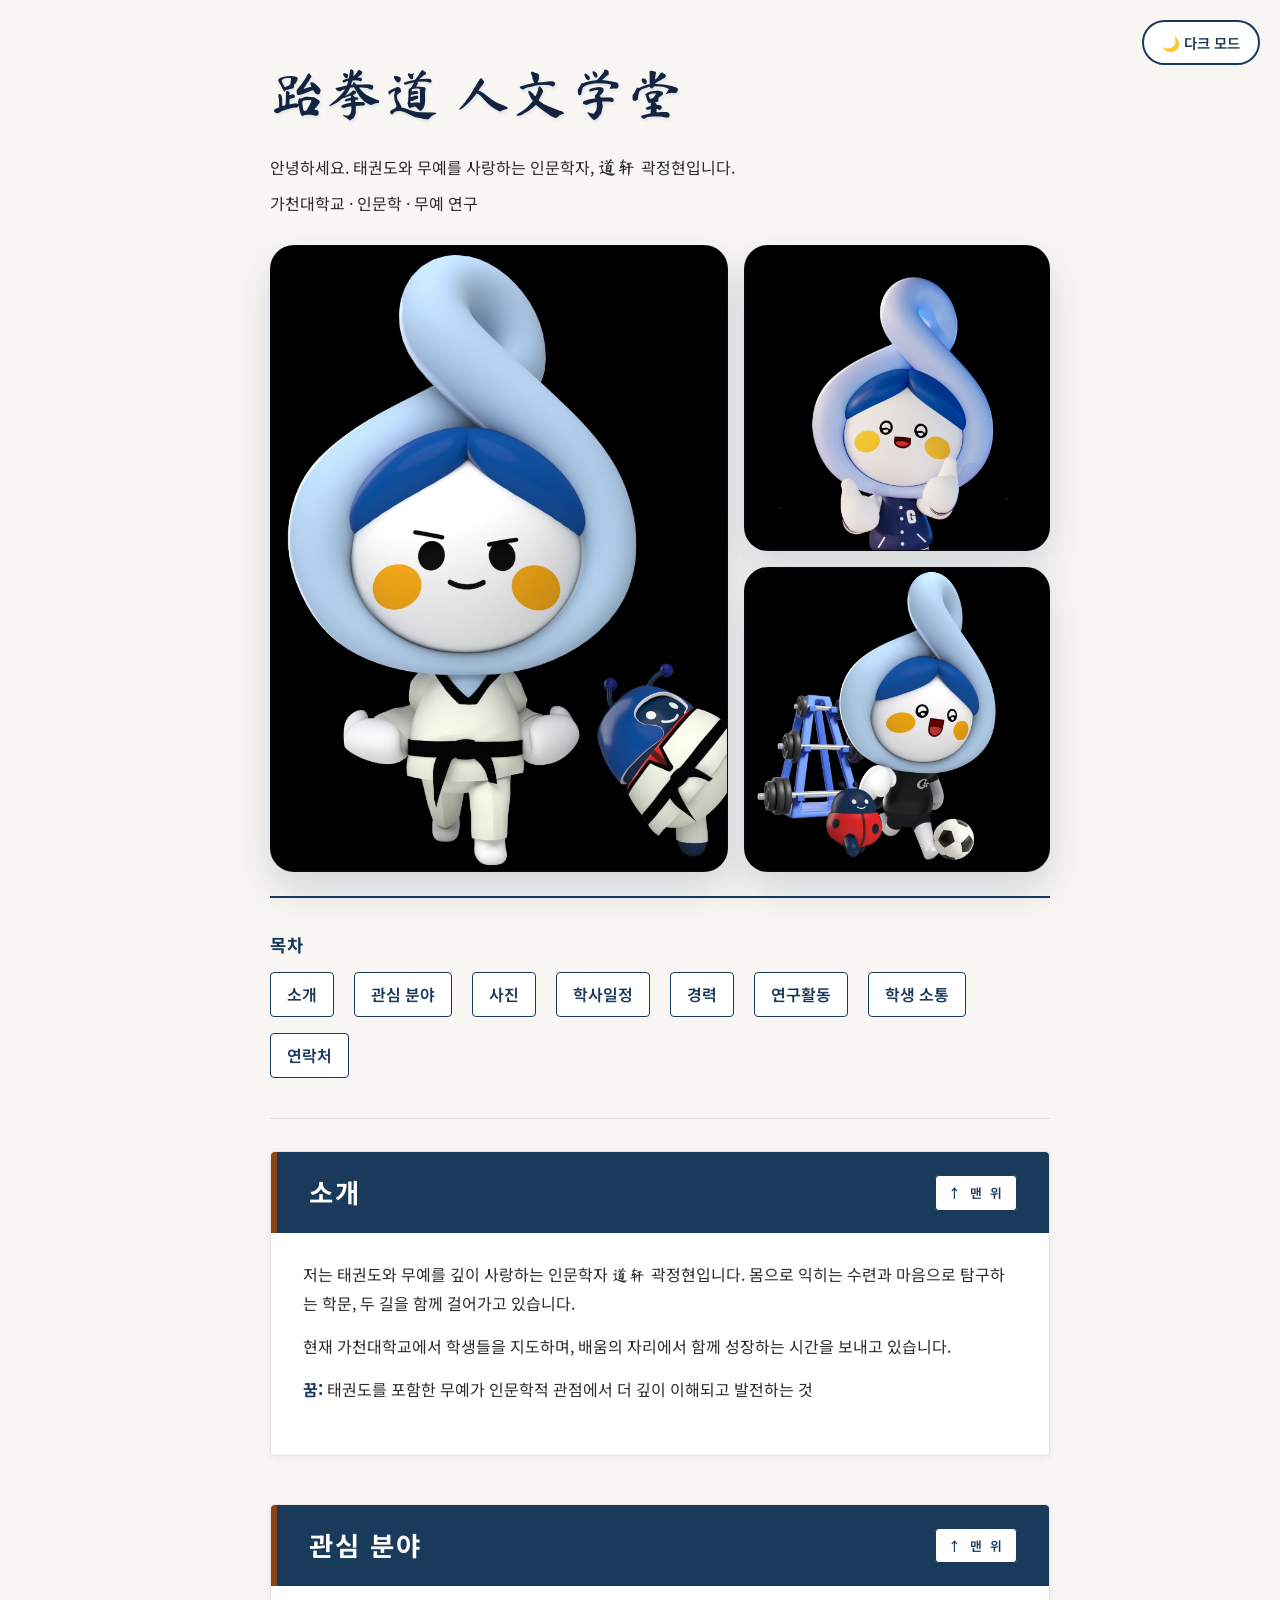
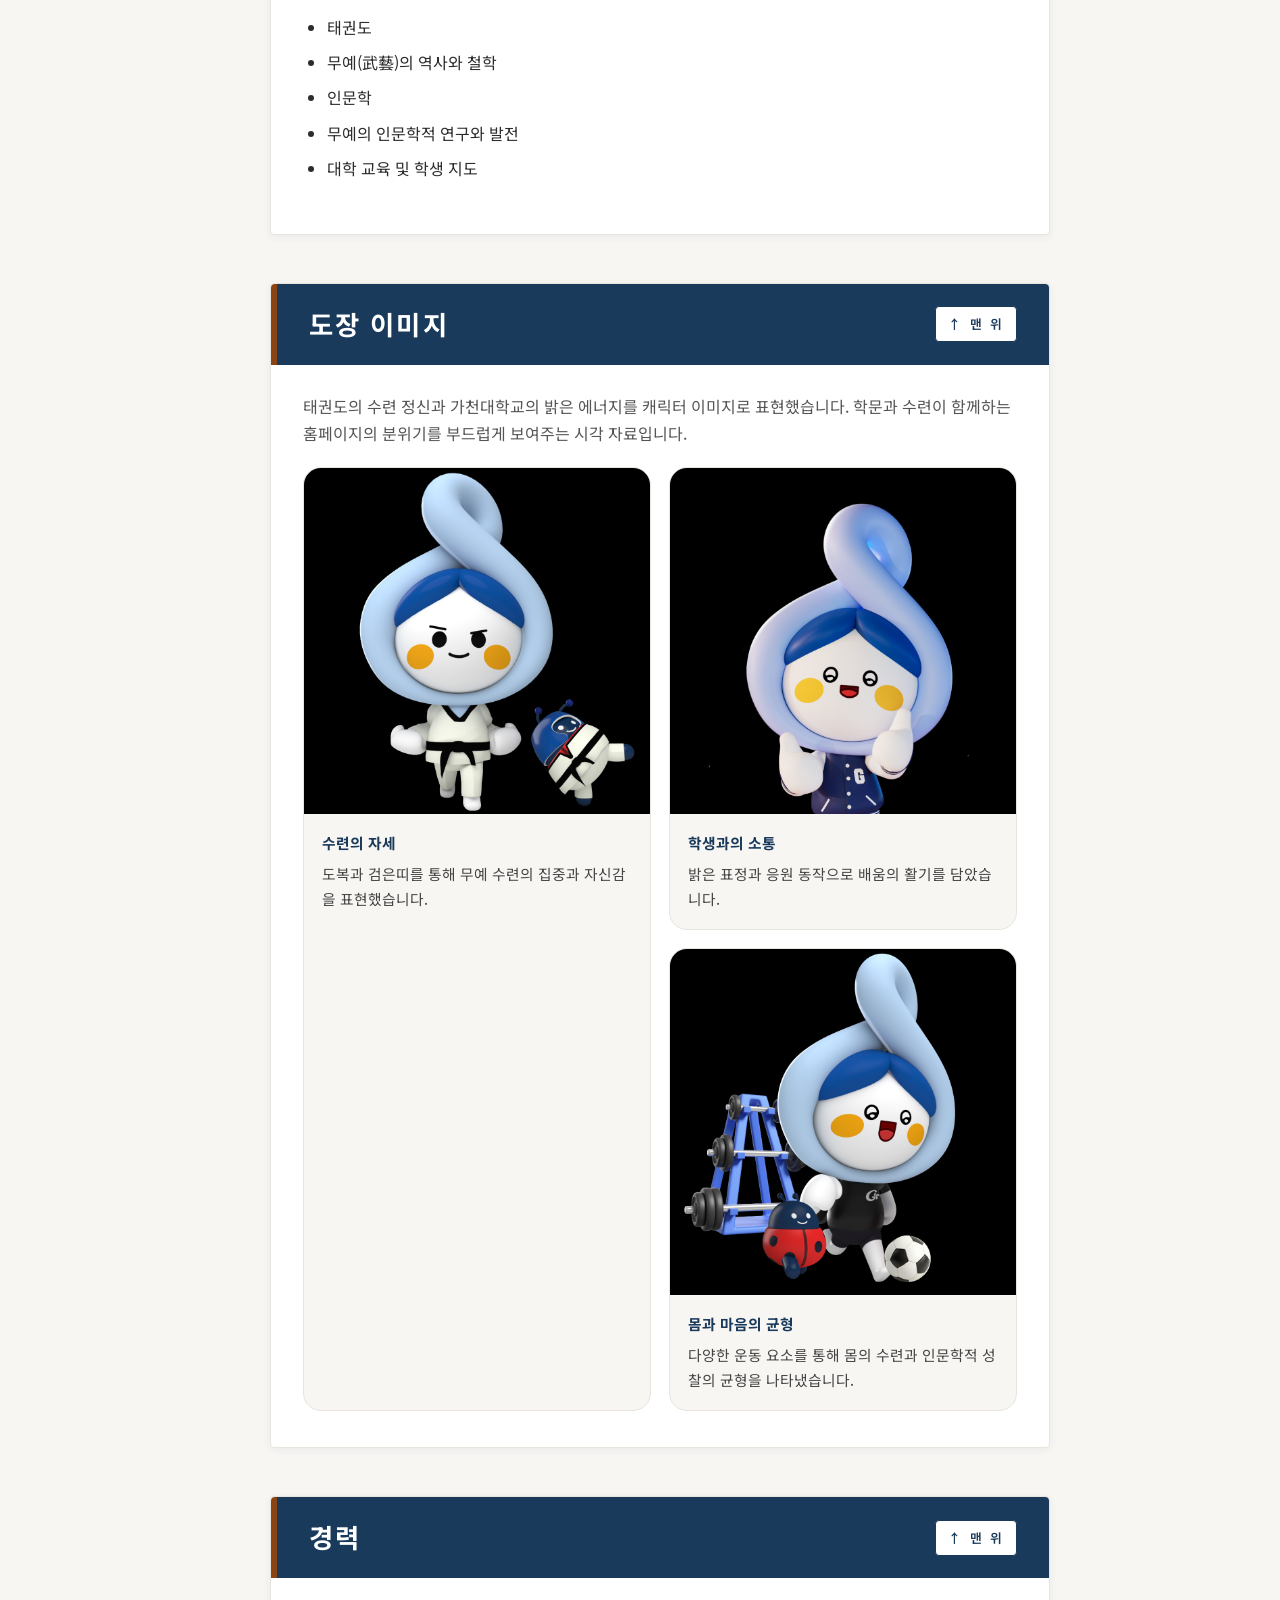
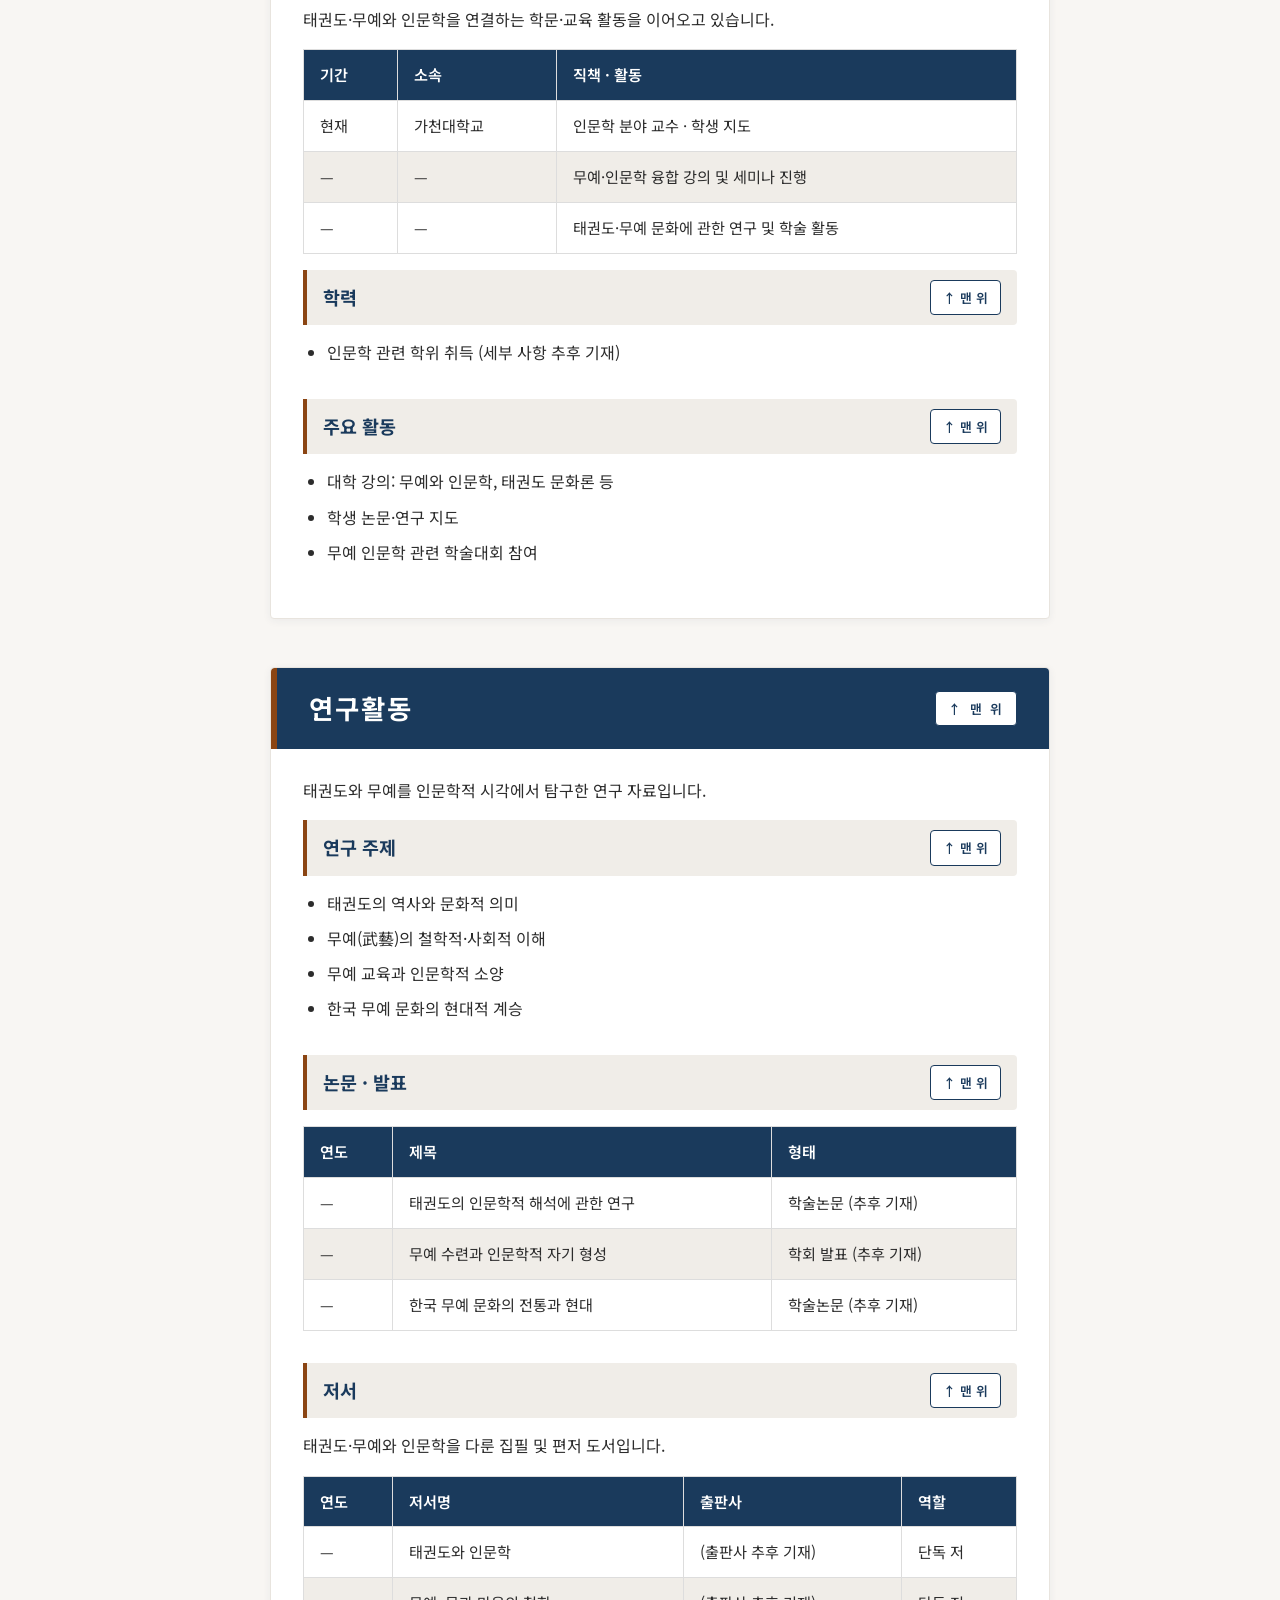
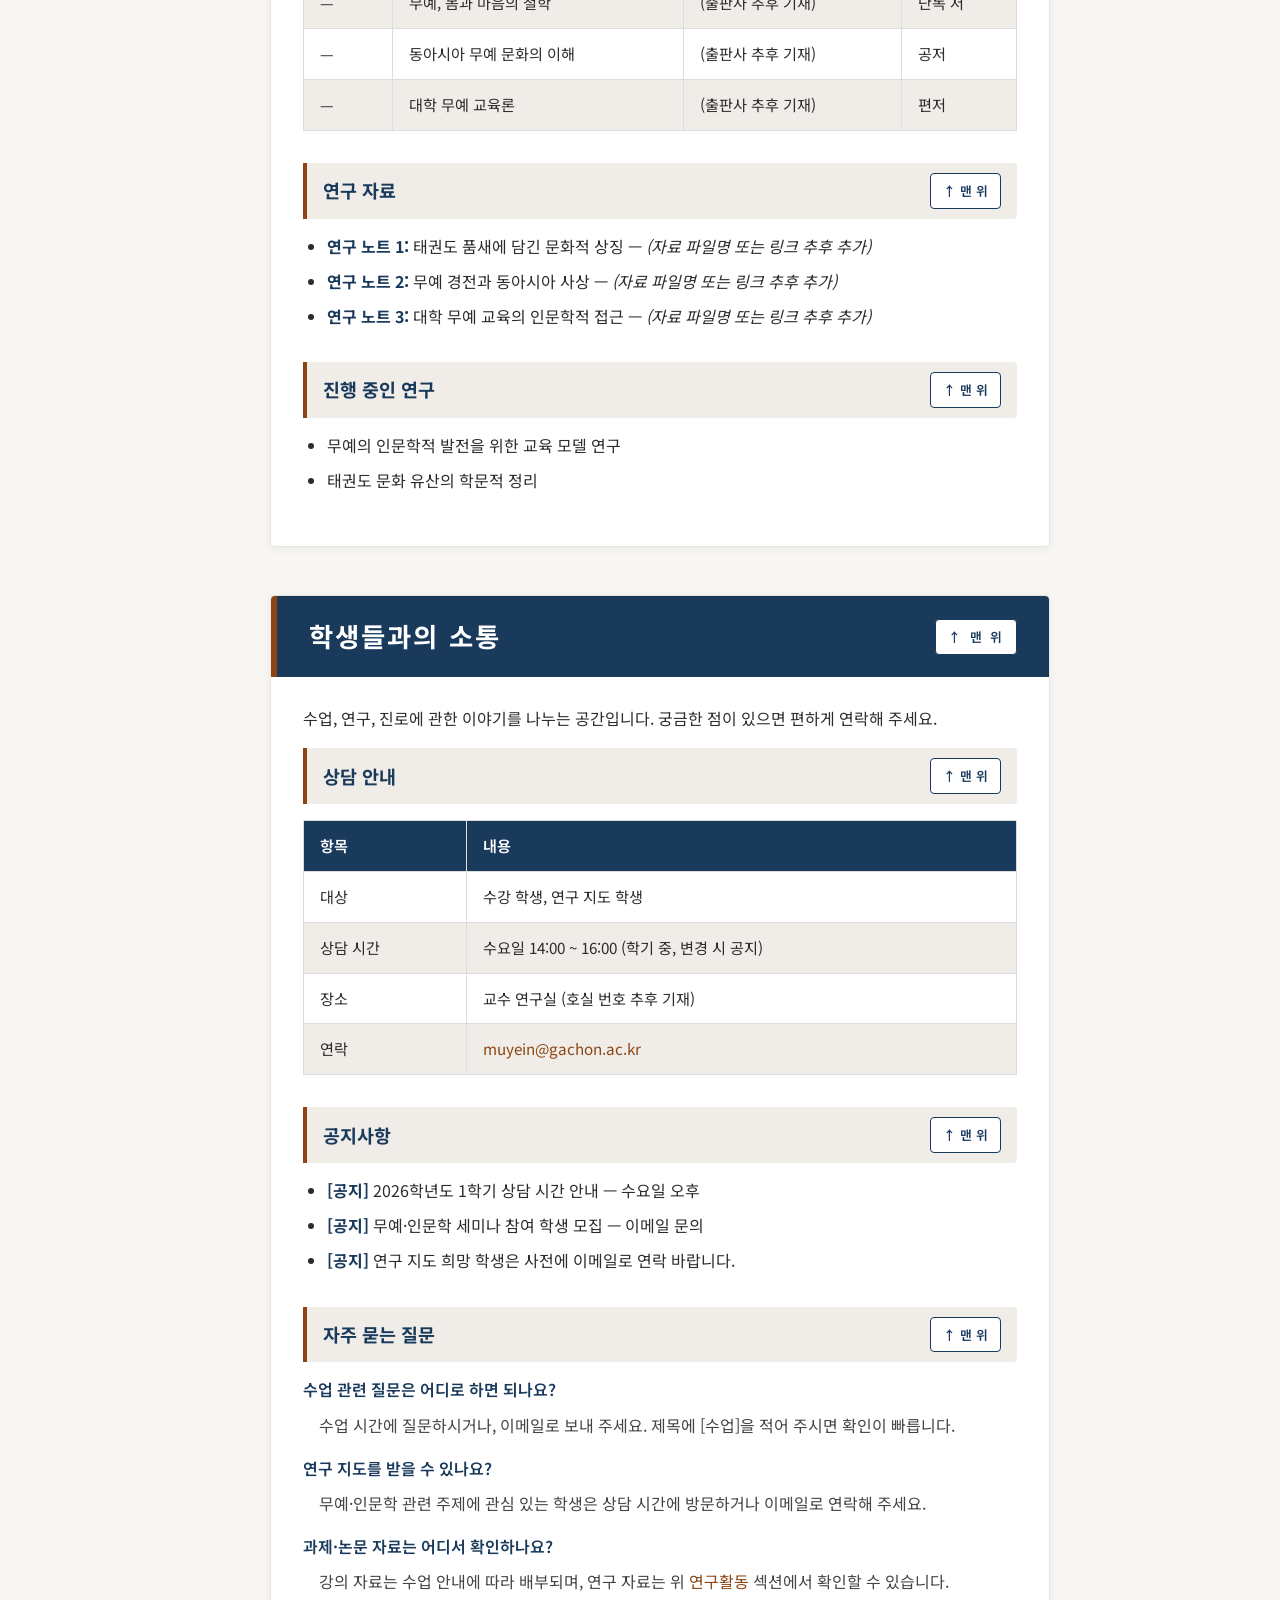
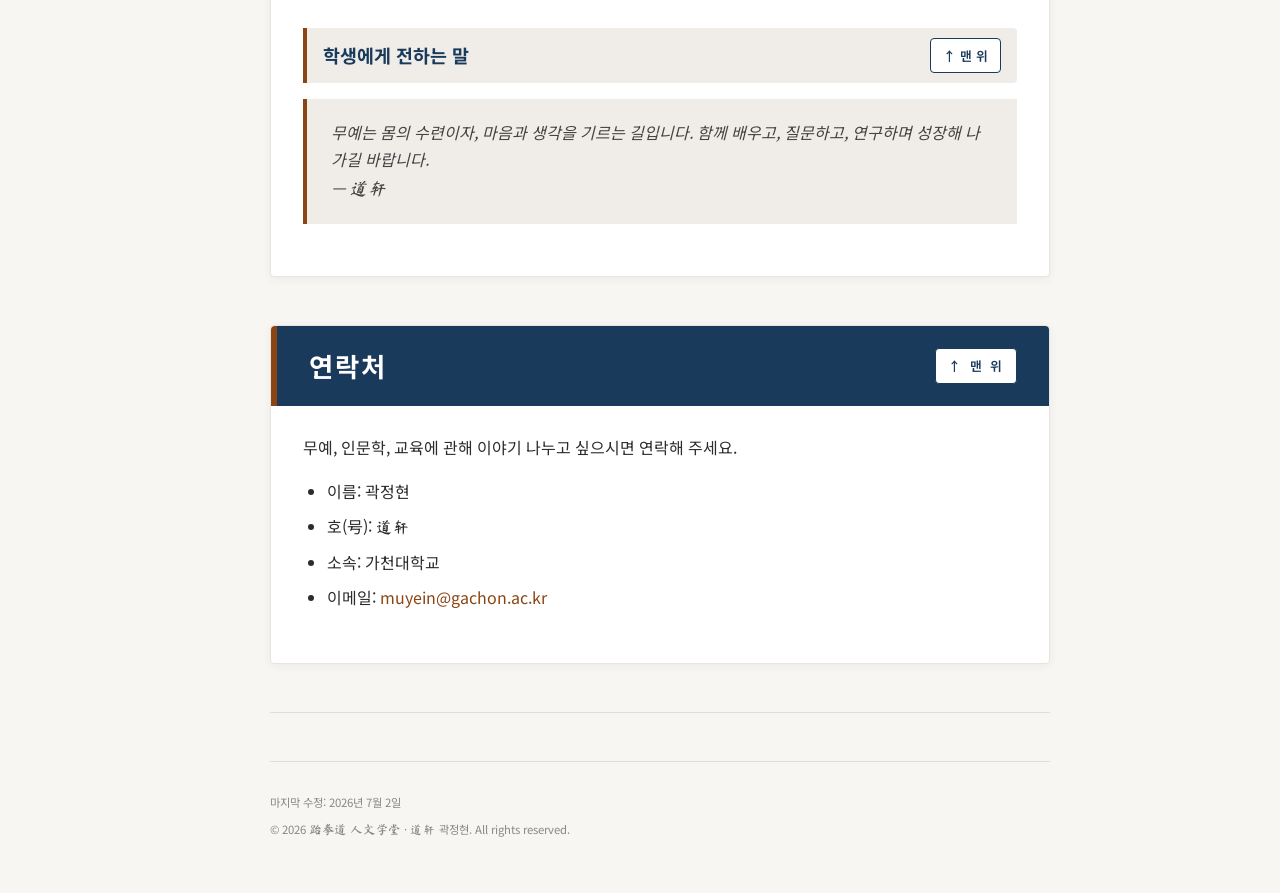
==== commit 889e488b: "Add academic schedule dashboard" ====
--- a/index.html
+++ b/index.html
@@ -41,6 +41,7 @@
       <li><a href="#about">소개</a></li>
       <li><a href="#skills">관심 분야</a></li>
       <li><a href="#gallery">사진</a></li>
+      <li><a href="schedule.html">학사일정</a></li>
       <li><a href="#career">경력</a></li>
       <li><a href="#research">연구활동</a></li>
       <li><a href="#students">학생 소통</a></li>
